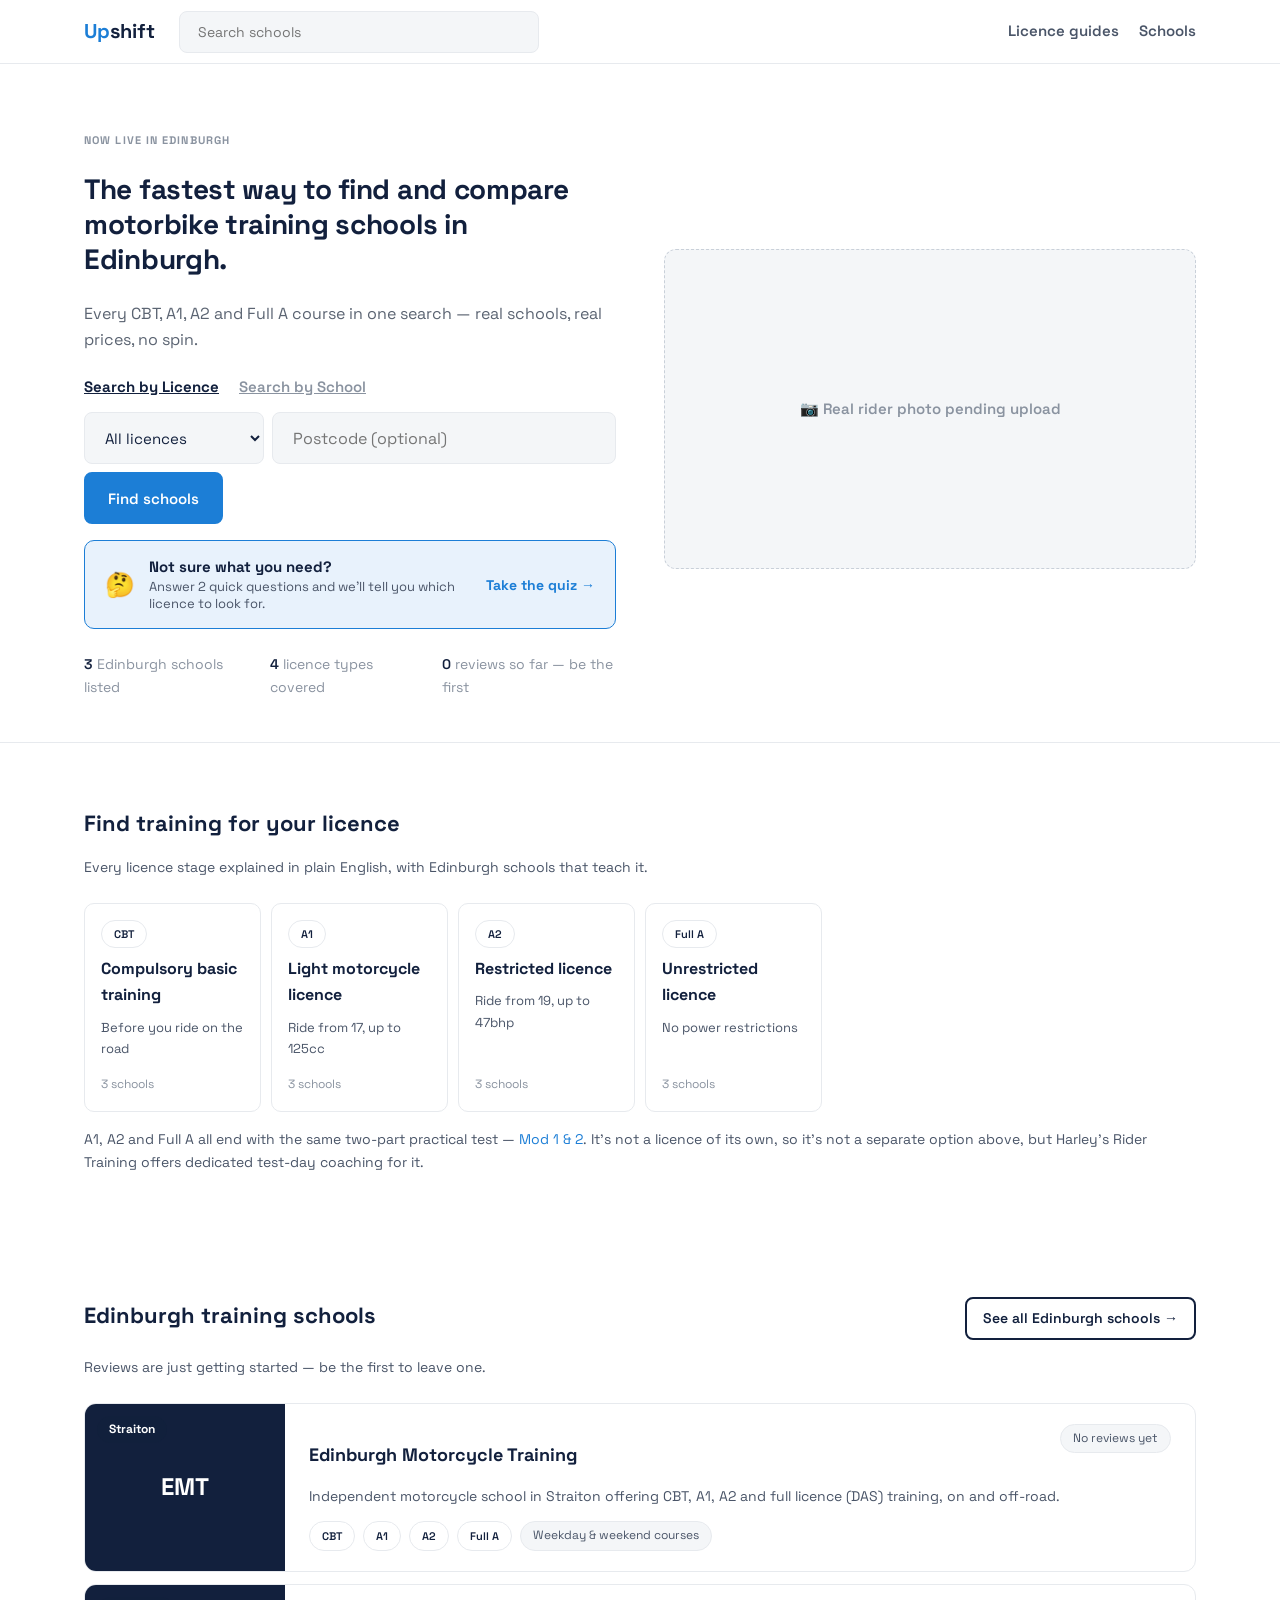
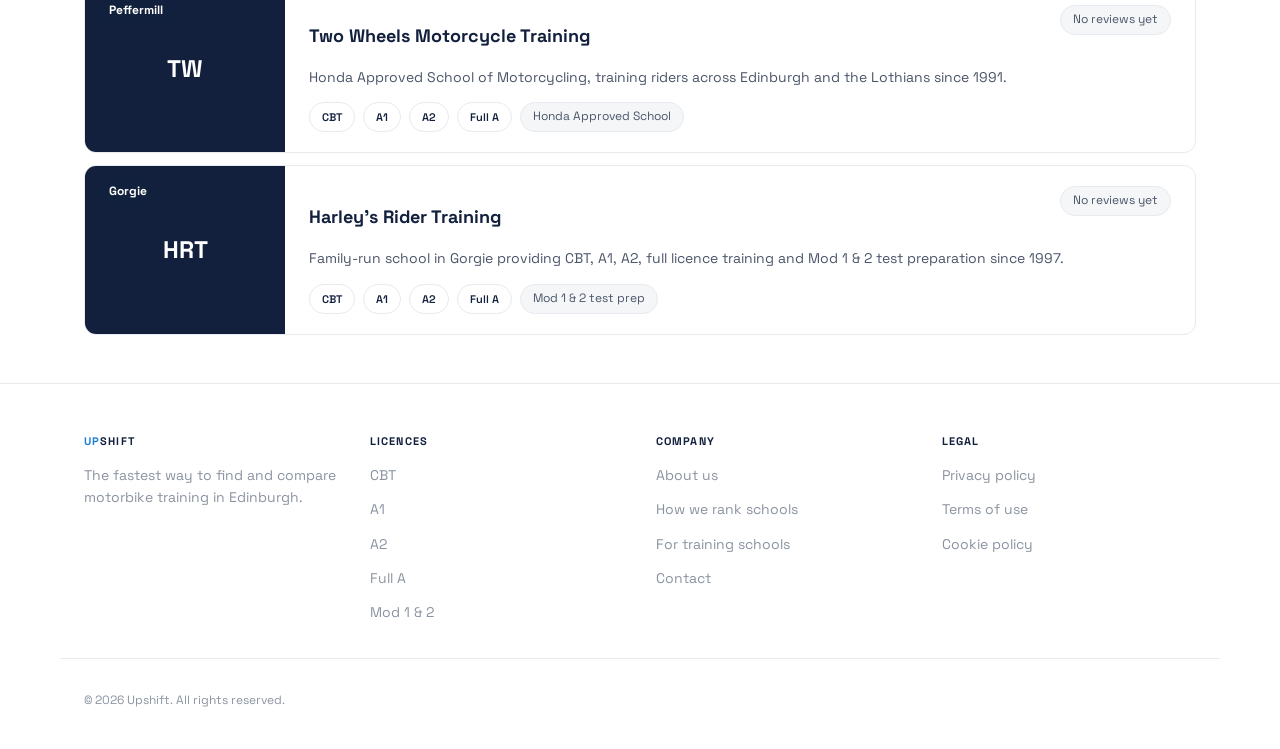
==== index.html @ d7503028 "Restructure hero into two-column layout for a photo slot Splits the hero into a content/media grid s" ====
<!DOCTYPE html>
<html lang="en">
<head>
<meta charset="UTF-8">
<meta name="viewport" content="width=device-width, initial-scale=1">
<title>Upshift — Find your motorbike training in Edinburgh</title>
<meta name="description" content="The fastest way to find and compare motorbike training schools in Edinburgh. Every CBT, A1, A2 and Full A course, real schools, real prices, no spin.">
<link rel="icon" href="favicon.svg" type="image/svg+xml">
<link rel="canonical" href="https://getonbikes.vercel.app/">
<meta property="og:type" content="website">
<meta property="og:site_name" content="Upshift">
<meta property="og:title" content="Upshift — Find your motorbike training in Edinburgh">
<meta property="og:description" content="The fastest way to find and compare motorbike training schools in Edinburgh. Every CBT, A1, A2 and Full A course, real schools, real prices, no spin.">
<meta property="og:url" content="https://getonbikes.vercel.app/">
<meta property="og:image" content="https://getonbikes.vercel.app/og-image.png">
<meta name="twitter:card" content="summary_large_image">
<meta name="twitter:title" content="Upshift — Find your motorbike training in Edinburgh">
<meta name="twitter:description" content="The fastest way to find and compare motorbike training schools in Edinburgh. Every CBT, A1, A2 and Full A course, real schools, real prices, no spin.">
<meta name="twitter:image" content="https://getonbikes.vercel.app/og-image.png">
<link rel="stylesheet" href="css/style.css">
<style>
  .search-tabs { display: flex; gap: 20px; margin-bottom: 16px; }
  .search-tab {
    padding: 0;
    border: none;
    background: none;
    color: var(--text-3);
    font-weight: 600;
    font-size: 0.9375rem;
    font-family: inherit;
    text-decoration: underline;
    cursor: pointer;
  }
  .search-tab--active { color: var(--text); font-weight: 700; }
  .search-panel[hidden] { display: none; }
  .search-row { display: flex; align-items: center; gap: 8px; flex-wrap: wrap; }
  .search-row__licence { min-width: 180px; }
  .search-row__licence select {
    width: 100%;
    height: 100%;
    border: none;
    background: transparent;
    padding: 0 16px;
    font-size: 0.9375rem;
    font-family: inherit;
    color: var(--text);
    outline: none;
  }
  .search-row__postcode { flex: 1; min-width: 200px; margin: 0; }
  .search-row__submit { flex-shrink: 0; height: 52px; }
  .field-error { color: var(--text-2); font-size: 0.8125rem; margin-top: 8px; }
  .search-wrap { position: relative; }
  .search-results {
    position: absolute;
    top: calc(100% + 8px);
    left: 0;
    right: 0;
    background: var(--white);
    border: 1px solid var(--border);
    border-radius: var(--radius-lg);
    box-shadow: var(--shadow-hover);
    overflow: hidden;
    z-index: 50;
  }
  .search-result {
    display: flex;
    align-items: center;
    justify-content: space-between;
    gap: 12px;
    padding: 12px 18px;
    border-bottom: 1px solid var(--border);
  }
  .search-result:last-child { border-bottom: none; }
  .search-result:hover { background: var(--off); }
  .search-result__name { margin: 0; font-weight: 700; font-size: 0.9375rem; color: var(--text); }
  .search-result__meta { margin: 2px 0 0; font-size: 0.8125rem; color: var(--text-3); }
  .search-empty { padding: 16px 18px; font-size: 0.875rem; color: var(--text-3); }

  .quiz-callout {
    display: flex;
    align-items: center;
    gap: 14px;
    width: 100%;
    margin-top: 16px;
    padding: 16px 20px;
    border: 1px solid var(--orange);
    border-radius: var(--radius-lg);
    background: var(--orange-light);
    font-family: inherit;
    text-align: left;
    cursor: pointer;
    transition: border-color 0.15s ease, background-color 0.15s ease;
  }
  .quiz-callout:hover { background: #DCEBFA; }
  .quiz-callout__icon { font-size: 1.5rem; line-height: 1; flex-shrink: 0; }
  .quiz-callout__text { flex: 1; min-width: 0; }
  .quiz-callout__title { display: block; font-weight: 700; font-size: 0.9375rem; color: var(--text); }
  .quiz-callout__desc { display: block; font-weight: 400; font-size: 0.8125rem; color: var(--text-2); margin-top: 2px; }
  .quiz-callout__cta { flex-shrink: 0; font-weight: 700; font-size: 0.875rem; color: var(--orange); white-space: nowrap; }
  .licence-quiz { margin-top: 16px; text-align: left; }
  .licence-quiz[hidden] { display: none; }
  .quiz-fieldset { border: 0; padding: 0; margin: 0 0 20px; }
  .quiz-fieldset[hidden] { display: none; }
  .quiz-fieldset legend { font-weight: 700; font-size: 0.9375rem; margin: 0 0 10px; padding: 0; }
  .quiz-options { display: flex; flex-wrap: wrap; gap: 8px; }
  .quiz-option {
    display: inline-flex;
    align-items: center;
    gap: 6px;
    border: 1px solid var(--border);
    padding: 8px 14px;
    font-size: 0.875rem;
    cursor: pointer;
  }
  .quiz-option input { accent-color: var(--text); }
  .quiz-option:has(input:checked) { background: var(--text); color: var(--white); border-color: var(--text); }
  .quiz-option:has(input:checked) input { accent-color: var(--white); }
  .quiz-option:has(input:focus-visible) { outline: 2px solid var(--text); outline-offset: 2px; }
  .quiz-result { margin-top: 20px; padding-top: 20px; border-top: 1px solid var(--border); }
  .quiz-result[hidden] { display: none; }
  .quiz-result__headline { font-weight: 700; font-size: 1rem; margin: 0 0 8px; }
</style>
</head>
<body>
<a href="#main-content" class="skip-link">Skip to main content</a>

<header class="navbar">
  <div class="container navbar__inner">
    <a href="index.html" class="navbar__logo"><span class="accent">Up</span>shift</a>

    <input type="checkbox" id="nav-search-toggle" class="navbar__toggle-checkbox" hidden>
    <input type="checkbox" id="nav-menu-toggle" class="navbar__toggle-checkbox" hidden>

    <div class="navbar-search navbar__search">
      <input type="text" class="navbar-search__input" id="nav-search-input" placeholder="Search schools" aria-label="Search schools">
    </div>

    <nav class="navbar__links">
      <a href="pages/licence-guide.html">Licence guides</a>
      <a href="schools.html">Schools</a>
    </nav>

    <div class="navbar__mobile-icons">
      <label for="nav-search-toggle" class="navbar__icon-btn" aria-label="Search"><svg width="18" height="18" viewBox="0 0 20 20" fill="none" stroke="currentColor" stroke-width="2" stroke-linecap="round"><circle cx="9" cy="9" r="6"></circle><line x1="14" y1="14" x2="18" y2="18"></line></svg></label>
      <label for="nav-menu-toggle" class="navbar__icon-btn" aria-label="Menu"><svg width="18" height="18" viewBox="0 0 20 20" fill="none" stroke="currentColor" stroke-width="2" stroke-linecap="round"><line x1="2" y1="5" x2="18" y2="5"></line><line x1="2" y1="10" x2="18" y2="10"></line><line x1="2" y1="15" x2="18" y2="15"></line></svg></label>
    </div>
  </div>
</header>

<main id="main-content">

<section class="hero">
  <div class="container hero__grid">
    <div class="hero__content">
    <p class="hero__eyebrow text-label">Now live in Edinburgh</p>
    <h1>The fastest way to find and compare motorbike training schools in Edinburgh.</h1>
    <p class="hero__subtitle">Every CBT, A1, A2 and Full A course in one search — real schools, real prices, no spin.</p>

    <div class="search-tabs" role="tablist">
      <button type="button" class="search-tab search-tab--active" id="tab-licence" data-tab="licence" role="tab" aria-selected="true">Search by Licence</button>
      <button type="button" class="search-tab" id="tab-school" data-tab="school" role="tab" aria-selected="false">Search by School</button>
    </div>

    <form class="search-panel" data-panel="licence" id="licence-form" autocomplete="off">
      <div class="search-row">
        <div class="hero-search search-row__licence">
          <select id="licence-select" aria-label="Choose a licence">
            <option value="">All licences</option>
            <option value="cbt">CBT</option>
            <option value="a1">A1</option>
            <option value="a2">A2</option>
            <option value="full-a">Full A</option>
          </select>
        </div>
        <div class="hero-search search-row__postcode">
          <label for="postcode-input" class="sr-only">Postcode</label>
          <input type="text" class="hero-search__input" id="postcode-input" placeholder="Postcode (optional)">
        </div>
        <button type="submit" class="btn btn--primary search-row__submit">Find schools</button>
      </div>
      <p class="field-error" id="postcode-error" hidden></p>
    </form>

    <div class="search-panel" data-panel="licence" id="quiz-wrap">
      <button type="button" class="quiz-callout" id="quiz-toggle" aria-expanded="false" aria-controls="licence-quiz">
        <span class="quiz-callout__icon" aria-hidden="true">🤔</span>
        <span class="quiz-callout__text">
          <span class="quiz-callout__title">Not sure what you need?</span>
          <span class="quiz-callout__desc">Answer 2 quick questions and we'll tell you which licence to look for.</span>
        </span>
        <span class="quiz-callout__cta" id="quiz-toggle-cta">Take the quiz →</span>
      </button>

      <div class="licence-quiz content-card" id="licence-quiz" hidden>
        <fieldset class="quiz-fieldset">
          <legend>How old are you?</legend>
          <div class="quiz-options">
            <label class="quiz-option"><input type="radio" name="quiz-age" value="under17"> Under 17</label>
            <label class="quiz-option"><input type="radio" name="quiz-age" value="17-18"> 17–18</label>
            <label class="quiz-option"><input type="radio" name="quiz-age" value="19-23"> 19–23</label>
            <label class="quiz-option"><input type="radio" name="quiz-age" value="24plus"> 24+</label>
          </div>
        </fieldset>

        <fieldset class="quiz-fieldset">
          <legend>Do you already hold any of these?</legend>
          <div class="quiz-options">
            <label class="quiz-option"><input type="radio" name="quiz-held" value="none"> None of these</label>
            <label class="quiz-option"><input type="radio" name="quiz-held" value="cbt"> CBT certificate</label>
            <label class="quiz-option"><input type="radio" name="quiz-held" value="a1"> A1 licence</label>
            <label class="quiz-option"><input type="radio" name="quiz-held" value="a2"> A2 licence</label>
          </div>
        </fieldset>

        <fieldset class="quiz-fieldset" id="quiz-pref-fieldset" hidden>
          <legend>What are you hoping to ride?</legend>
          <div class="quiz-options">
            <label class="quiz-option"><input type="radio" name="quiz-pref" value="small"> A smaller bike (125cc) is fine for now</label>
            <label class="quiz-option"><input type="radio" name="quiz-pref" value="bigger"> I want something with more power</label>
          </div>
        </fieldset>

        <button type="button" class="btn btn--primary btn--sm" id="quiz-submit">Get my recommendation</button>
        <p class="field-error" id="quiz-error" hidden>Answer the question(s) above to get a recommendation.</p>

        <div class="quiz-result" id="quiz-result" hidden>
          <p class="quiz-result__headline" id="quiz-result-headline"></p>
          <p class="text-body-sm" id="quiz-result-text" style="color:var(--text-2)"></p>
          <button type="button" class="btn btn--outline btn--sm" id="quiz-see-schools" hidden style="margin-top:12px;">See matching schools</button>
        </div>

        <p class="text-fine" style="color:var(--text-3); margin-top:16px;">Rules current as of July 2026 — always confirm with <a href="https://www.gov.uk/ride-motorcycle-moped/bike-categories-ages-and-licence-requirements" style="color:var(--orange); text-decoration:underline;" target="_blank" rel="noopener">gov.uk</a> before booking.</p>
      </div>
    </div>

    <div class="search-panel search-wrap" data-panel="school" id="school-panel" hidden>
      <form class="hero-search" id="school-form" autocomplete="off">
        <label for="school-search-input" class="sr-only">School name</label>
        <input type="text" class="hero-search__input" id="school-search-input" placeholder="Search by school name">
      </form>
      <div class="search-results" id="search-results" hidden></div>
    </div>

    <div class="hero__stats text-body-sm" style="color:var(--text-3)">
      <span><span class="text-semibold" style="color:var(--text)" id="stat-schools">3</span> Edinburgh schools listed</span>
      <span><span class="text-semibold" style="color:var(--text)" id="stat-licences">4</span> licence types covered</span>
      <span><span class="text-semibold" style="color:var(--text)">0</span> reviews so far — be the first</span>
    </div>
    </div>

    <div class="hero__media">
      <!-- Placeholder until the real rider photo is uploaded as a file
           (it arrived as an inline chat image, not a file this session
           could save) — swap for <img class="hero__image" src="assets/images/hero-rider.jpg" alt="..."> once it lands. -->
      <div class="hero__media-placeholder">📷 Real rider photo pending upload</div>
    </div>
  </div>
</section>

<section style="padding: 48px 0;">
  <div class="container">
    <h2>Find training for your licence</h2>
    <p class="text-body-sm" style="color:var(--text-2); margin: 8px 0 24px;">Every licence stage explained in plain English, with Edinburgh schools that teach it.</p>

    <div class="licence-grid">
      <a href="pages/licence-guide.html#cbt" class="licence-card">
        <span class="licence-badge licence-badge--cbt licence-card__badge">CBT</span>
        <p class="licence-card__title">Compulsory basic training</p>
        <p class="licence-card__desc">Before you ride on the road</p>
        <p class="licence-card__count" id="count-cbt">3 schools</p>
      </a>
      <a href="pages/licence-guide.html#a1" class="licence-card">
        <span class="licence-badge licence-badge--a1 licence-card__badge">A1</span>
        <p class="licence-card__title">Light motorcycle licence</p>
        <p class="licence-card__desc">Ride from 17, up to 125cc</p>
        <p class="licence-card__count" id="count-a1">2 schools</p>
      </a>
      <a href="pages/licence-guide.html#a2" class="licence-card">
        <span class="licence-badge licence-badge--a2 licence-card__badge">A2</span>
        <p class="licence-card__title">Restricted licence</p>
        <p class="licence-card__desc">Ride from 19, up to 47bhp</p>
        <p class="licence-card__count" id="count-a2">2 schools</p>
      </a>
      <a href="pages/licence-guide.html#full-a" class="licence-card">
        <span class="licence-badge licence-badge--full-a licence-card__badge">Full A</span>
        <p class="licence-card__title">Unrestricted licence</p>
        <p class="licence-card__desc">No power restrictions</p>
        <p class="licence-card__count" id="count-full-a">3 schools</p>
      </a>
    </div>
    <p class="text-body-sm" style="color:var(--text-2); margin-top:16px;">A1, A2 and Full A all end with the same two-part practical test — <a href="pages/licence-guide.html#mod-1-2" style="color:var(--orange)">Mod 1 &amp; 2</a>. It's not a licence of its own, so it's not a separate option above, but Harley's Rider Training offers dedicated test-day coaching for it.</p>
  </div>
</section>


<section id="top-schools" style="padding: 48px 0;">
  <div class="container">
    <div style="display:flex; align-items:baseline; justify-content:space-between; flex-wrap:wrap; gap:8px;">
      <h2>Edinburgh training schools</h2>
      <a href="schools.html" class="btn btn--outline btn--sm">See all Edinburgh schools →</a>
    </div>
    <p class="text-body-sm" style="color:var(--text-2); margin: 8px 0 24px;">Reviews are just getting started — be the first to leave one.</p>

    <div class="listing-list" id="listings"></div>
  </div>
</section>

</main>
<footer class="footer">
  <div class="container footer__grid">
    <div>
      <p class="text-label" style="color:var(--text); margin: 0 0 12px;"><span class="accent">Up</span>shift</p>
      <p class="text-body-sm">The fastest way to find and compare motorbike training in Edinburgh.</p>
    </div>
    <div>
      <p class="text-label" style="color:var(--text); margin: 0 0 12px;">Licences</p>
      <ul style="display:flex; flex-direction:column; gap:8px;">
        <li><a href="pages/licence-guide.html#cbt" class="text-body-sm">CBT</a></li>
        <li><a href="pages/licence-guide.html#a1" class="text-body-sm">A1</a></li>
        <li><a href="pages/licence-guide.html#a2" class="text-body-sm">A2</a></li>
        <li><a href="pages/licence-guide.html#full-a" class="text-body-sm">Full A</a></li>
        <li><a href="pages/licence-guide.html#mod-1-2" class="text-body-sm">Mod 1 &amp; 2</a></li>
      </ul>
    </div>
    <div>
      <p class="text-label" style="color:var(--text); margin: 0 0 12px;">Company</p>
      <ul style="display:flex; flex-direction:column; gap:8px;">
        <li><a href="pages/about-us.html" class="text-body-sm">About us</a></li>
        <li><a href="pages/how-we-rank-schools.html" class="text-body-sm">How we rank schools</a></li>
        <li><a href="pages/list-your-school.html" class="text-body-sm">For training schools</a></li>
        <li><a href="pages/contact-us.html" class="text-body-sm">Contact</a></li>
      </ul>
    </div>
    <div>
      <p class="text-label" style="color:var(--text); margin: 0 0 12px;">Legal</p>
      <ul style="display:flex; flex-direction:column; gap:8px;">
        <li><a href="pages/privacy-policy.html" class="text-body-sm">Privacy policy</a></li>
        <li><a href="pages/terms-of-use.html" class="text-body-sm">Terms of use</a></li>
        <li><a href="pages/cookie-policy.html" class="text-body-sm">Cookie policy</a></li>
      </ul>
    </div>
  </div>
  <div class="container" style="border-top: 1px solid var(--border); margin-top: 32px; padding-top: 20px;">
    <p class="text-fine">© 2026 Upshift. All rights reserved.</p>
  </div>
</footer>

<script src="js/schools-data.js"></script>
<script src="js/schools.js"></script>
<script>
(function () {
  var navInput = document.getElementById('nav-search-input');

  var tabs = Array.prototype.slice.call(document.querySelectorAll('.search-tab'));
  var panels = Array.prototype.slice.call(document.querySelectorAll('.search-panel'));

  var licenceForm = document.getElementById('licence-form');
  var licenceSelect = document.getElementById('licence-select');
  var postcodeInput = document.getElementById('postcode-input');
  var postcodeError = document.getElementById('postcode-error');

  var schoolForm = document.getElementById('school-form');
  var schoolInput = document.getElementById('school-search-input');
  var searchResults = document.getElementById('search-results');
  var searchWrap = document.querySelector('.search-wrap');

  var EDINBURGH_SCHOOLS = SCHOOLS.filter(function (s) { return s.city === 'edinburgh'; });

  // -- Homepage teaser: generic, non-interactive — the real search/filter
  // experience lives on schools.html. Hero stats and per-licence counts
  // are computed here too, so they can't go stale the way hand-typed
  // numbers did.
  Schools.renderTeaser(document.getElementById('listings'), EDINBURGH_SCHOOLS);

  document.getElementById('stat-schools').textContent = EDINBURGH_SCHOOLS.length;
  var allLicences = {};
  EDINBURGH_SCHOOLS.forEach(function (s) { s.licences.forEach(function (l) { allLicences[l] = true; }); });
  document.getElementById('stat-licences').textContent = Object.keys(allLicences).length;
  ['cbt', 'a1', 'a2', 'full-a'].forEach(function (l) {
    var count = EDINBURGH_SCHOOLS.filter(function (s) { return s.licences.indexOf(l) !== -1; }).length;
    var el = document.getElementById('count-' + l);
    if (el) el.textContent = count + (count === 1 ? ' school' : ' schools');
  });

  function renderSchoolDropdown(query) {
    var q = Schools.norm(query);
    if (!q) {
      searchResults.hidden = true;
      searchResults.innerHTML = '';
      return;
    }

    var matches = EDINBURGH_SCHOOLS.filter(function (school) {
      return Schools.norm(school.name).indexOf(q) !== -1 || Schools.norm(school.area).indexOf(q) !== -1;
    });

    if (matches.length === 0) {
      searchResults.innerHTML = '<div class="search-empty">No schools match "' + query + '".</div>';
    } else {
      searchResults.innerHTML = matches.map(function (school) {
        var badges = school.licences.map(function (l) { return Schools.LICENCE_LABELS[l]; }).join(' · ');
        var meta = school.area + ' · ' + badges;
        var price = Schools.priceLabel(school);
        if (price) meta = price + ' · ' + meta;
        return '<a class="search-result" href="' + school.href + '">' +
          '<div>' +
            '<p class="search-result__name">' + school.name + '</p>' +
            '<p class="search-result__meta">' + meta + '</p>' +
          '</div>' +
          '<span>→</span>' +
        '</a>';
      }).join('');
    }
    searchResults.hidden = false;
  }

  // -- Tabs --------------------------------------------------------------
  tabs.forEach(function (tab) {
    tab.addEventListener('click', function () {
      tabs.forEach(function (t) {
        t.classList.remove('search-tab--active');
        t.setAttribute('aria-selected', 'false');
      });
      tab.classList.add('search-tab--active');
      tab.setAttribute('aria-selected', 'true');
      panels.forEach(function (p) { p.hidden = p.dataset.panel !== tab.dataset.tab; });
      searchResults.hidden = true;
    });
  });

  // -- "Search by Licence" panel: hands off to schools.html, which owns
  // the actual filtering/results — the homepage only does the fast,
  // synchronous postcode-format check before navigating. -------------------
  licenceForm.addEventListener('submit', function (e) {
    e.preventDefault();
    postcodeError.hidden = true;
    var postcode = postcodeInput.value.trim();

    if (postcode && !Schools.isPostcodeLike(postcode)) {
      postcodeError.textContent = '"' + postcode + '" doesn\'t look like a valid UK postcode. Try a full postcode (EH11 3XX) or area code (EH11).';
      postcodeError.hidden = false;
      return;
    }

    location.href = 'schools.html?' + Schools.toQueryString({
      city: 'edinburgh',
      licence: licenceSelect.value,
      postcode: postcode
    });
  });

  // -- "Search by School" panel: live dropdown for a quick jump straight
  // to a profile; submitting without picking one hands off to
  // schools.html for the full result set. ---------------------------------
  schoolInput.addEventListener('input', function () {
    renderSchoolDropdown(schoolInput.value);
  });

  schoolInput.addEventListener('focus', function () {
    if (schoolInput.value.trim()) renderSchoolDropdown(schoolInput.value);
  });

  document.addEventListener('click', function (e) {
    if (!searchWrap.contains(e.target)) {
      searchResults.hidden = true;
    }
  });

  schoolInput.addEventListener('keydown', function (e) {
    if (e.key === 'Escape') searchResults.hidden = true;
  });

  schoolForm.addEventListener('submit', function (e) {
    e.preventDefault();
    location.href = 'schools.html?' + Schools.toQueryString({ city: 'edinburgh', q: schoolInput.value.trim() });
  });

  // Top-nav quick search: hand off to schools.html.
  if (navInput) {
    navInput.addEventListener('keydown', function (e) {
      if (e.key === 'Enter') {
        e.preventDefault();
        location.href = 'schools.html?' + Schools.toQueryString({ q: navInput.value.trim() });
      }
    });
  }

  // -- "Not sure what you need?" licence quiz -----------------------------
  // Recommends a licence category from age + what's already held, per
  // current DVSA rules (CBT prerequisite; A1 17+ up to 125cc/11kW; A2 19+
  // up to 35kW; Full A direct access 24+, or progressive access from A2
  // after a 2-year hold once 21+). Ambiguous case (19-23, nothing held
  // beyond CBT) asks one follow-up question rather than guessing.
  var quizToggle = document.getElementById('quiz-toggle');
  var quizPanel = document.getElementById('licence-quiz');
  var quizPrefFieldset = document.getElementById('quiz-pref-fieldset');
  var quizSubmit = document.getElementById('quiz-submit');
  var quizError = document.getElementById('quiz-error');
  var quizResult = document.getElementById('quiz-result');
  var quizResultHeadline = document.getElementById('quiz-result-headline');
  var quizResultText = document.getElementById('quiz-result-text');
  var quizSeeSchools = document.getElementById('quiz-see-schools');

  function quizChecked(name) {
    var el = quizPanel.querySelector('input[name="' + name + '"]:checked');
    return el ? el.value : '';
  }

  function needsPreference(age, held) {
    return age === '19-23' && (held === 'none' || held === 'cbt');
  }

  var quizToggleCta = document.getElementById('quiz-toggle-cta');
  quizToggle.addEventListener('click', function () {
    var show = quizPanel.hidden;
    quizPanel.hidden = !show;
    quizToggle.setAttribute('aria-expanded', String(show));
    quizToggleCta.textContent = show ? 'Hide the quiz ↑' : 'Take the quiz →';
  });

  quizPanel.addEventListener('change', function () {
    quizPrefFieldset.hidden = !needsPreference(quizChecked('quiz-age'), quizChecked('quiz-held'));
  });

  function recommendLicence(age, held, pref) {
    if (age === 'under17') {
      return {
        licence: null,
        headline: 'Not quite yet',
        text: 'You need to be at least 17 to start CBT and ride a 125cc motorcycle (16 gets you a moped/AM licence, which our schools don’t currently cover). Check back once you turn 17.'
      };
    }

    if (held === 'a2') {
      return {
        licence: 'full-a',
        headline: 'You can work towards: Full A',
        text: 'With A2 already, you can move up to a full, unrestricted licence by retaking Mod 1 & 2 (no fresh theory test) once you’ve held A2 for 2 years and you’re 21 or over — or go the direct-access route once you turn 24.'
      };
    }

    if (held === 'a1') {
      if (age === '17-18') {
        return {
          licence: 'a1',
          headline: 'You’re set on: A1',
          text: 'You already hold A1 — you can keep riding on it. From 19 you’ll be eligible for A2, and from 21 (after 2 years on A2) a full licence.'
        };
      }
      return {
        licence: 'a2',
        headline: 'You can progress to: A2',
        text: 'With A1 already and being 19+, you’re eligible to move up to A2 for a more powerful bike (up to 35kW/47bhp).'
      };
    }

    var needsCbt = held === 'none';
    var cbtNote = needsCbt
      ? 'You’ll need CBT first — a mandatory day of training before any of these, valid for 2 years. '
      : '';
    var headlinePrefix = needsCbt ? 'CBT, then ' : '';

    if (age === '17-18') {
      return {
        licence: 'a1',
        headline: 'You need: ' + headlinePrefix + 'A1',
        text: cbtNote + 'At 17–18, A1 is your only option (A2 needs 19+, Full A needs 24+ direct access) — a bike up to 125cc.'
      };
    }

    if (age === '19-23') {
      if (pref === 'small') {
        return {
          licence: 'a1',
          headline: 'You need: ' + headlinePrefix + 'A1',
          text: cbtNote + 'A 125cc bike (up to 11kW) is fine for now — A1 is the licence for that.'
        };
      }
      if (pref === 'bigger') {
        return {
          licence: 'a2',
          headline: 'You need: ' + headlinePrefix + 'A2',
          text: cbtNote + 'A2 lets you ride something more powerful (up to 35kW/47bhp) — and holding it 2 years gets you to a full licence at 21+ without a fresh theory test.'
        };
      }
      return null; // ambiguous — needs the follow-up question
    }

    return {
      licence: 'full-a',
      headline: 'You need: ' + headlinePrefix + 'Full A (Direct Access)',
      text: cbtNote + 'At 24+ you can go straight for a full, unrestricted licence — no need to pass through A1 or A2 first.'
    };
  }

  quizSubmit.addEventListener('click', function () {
    var age = quizChecked('quiz-age');
    var held = quizChecked('quiz-held');
    var pref = quizChecked('quiz-pref');

    if (!age || !held || (needsPreference(age, held) && !pref)) {
      quizError.hidden = false;
      quizResult.hidden = true;
      return;
    }

    var rec = recommendLicence(age, held, pref);
    quizError.hidden = true;

    quizResultHeadline.textContent = rec.headline;
    quizResultText.textContent = rec.text;
    quizResult.dataset.licence = rec.licence || '';
    quizSeeSchools.hidden = !rec.licence;
    quizResult.hidden = false;
  });

  quizSeeSchools.addEventListener('click', function () {
    var licence = quizResult.dataset.licence;
    if (!licence) return;
    location.href = 'schools.html?' + Schools.toQueryString({ city: 'edinburgh', licence: licence });
  });
})();
</script>

</body>
</html>
---- css/style.css ----
/* ==========================================================================
   Upshift — Design System (v2: "Carwow-style")
   Single shared stylesheet. All tokens as CSS custom properties.
   See /design.md for the full spec this file implements.

   Token NAMES are kept as-is from the v1 monochrome pass (--orange,
   --text, --border, --off, --navy etc.) even though this palette maps to
   a different semantic system (accent/ink/line/surface-alt) — every page
   already references these names via var(), so changing values here
   re-skins the whole site with zero HTML changes. Renaming would mean
   touching every inline style="color:var(--orange)" for no visual gain.
   ========================================================================== */

/* --------------------------------------------------------------------------
   Tokens
   -------------------------------------------------------------------------- */
:root {
  /* Colour — single accent (light blue), ink greys, line/surface neutrals */
  --orange: #1C7ED6;        /* = "accent" in design.md */
  --orange-dark: #135A9E;   /* = "accent-hover" */
  --orange-light: #E8F2FC;
  --green: #1C7ED6;         /* ratings/positive indicators reuse the single accent — no separate success colour */
  --green-light: #E8F2FC;
  --text: #12203D;          /* = "ink" */
  --text-2: #4A5568;        /* = "ink-soft" */
  --text-3: #8A93A0;        /* = "ink-mute" (meta text, placeholders) */
  --text-4: #5B6472;        /* = "ink-faint" (subtitles, descriptions) — extra tier vs v1, only text-2/text-3 existed before */
  --white: #FFFFFF;
  --off: #F4F6F8;           /* = "surface-alt" */
  --border: #E7EAEE;        /* = "line" */
  --border-hover: #C9D0D9;
  --navy: #FFFFFF;          /* footer background — light footer in this system, not dark */

  /* Licence badges: plain outlined boxes, no colour-per-licence coding (unchanged principle from v1) */
  --licence-cbt-bg: #FFFFFF;
  --licence-cbt-text: #12203D;
  --licence-a1-bg: #FFFFFF;
  --licence-a1-text: #12203D;
  --licence-a2-bg: #FFFFFF;
  --licence-a2-text: #12203D;
  --licence-fulla-bg: #FFFFFF;
  --licence-fulla-text: #12203D;
  --licence-mod-bg: #FFFFFF;
  --licence-mod-text: #12203D;

  /* Radius — rounded rectangles, not square, not fully pill for buttons/search */
  --radius-sm: 6px;
  --radius-md: 8px;
  --radius-lg: 10px;
  --radius-xl: 12px;
  --radius-pill: 999px;   /* true pill — small chips/tag badges only */
  --radius-btn: 8px;      /* buttons + search bar — "rounded rectangle," not pill, per design.md */

  /* Spacing scale */
  --space-1: 4px;
  --space-2: 8px;
  --space-3: 12px;
  --space-4: 16px;
  --space-5: 20px;
  --space-6: 24px;
  --space-7: 28px;
  --space-8: 32px;
  --space-9: 40px;
  --space-10: 48px;
  --space-11: 56px;
  --space-12: 64px;

  /* Shadows — flat, no elevation (unchanged: borders do all the separation work) */
  --shadow-sm: none;
  --shadow-md: none;
  --shadow-hover: none;

  /* Typography */
  --font-stack: 'Space Grotesk', -apple-system, BlinkMacSystemFont, 'Segoe UI', Helvetica, Arial, sans-serif;
}

/* Space Grotesk, self-hosted (not linked to Google's CDN — avoids a
   third-party request that would sit oddly next to the Cookie Policy's
   "no third-party trackers" claim). One variable-font file covers the
   whole 400–700 weight range used sitewide; Space Grotesk doesn't ship
   an 800 cut, so anywhere the design calls for 800 (step numerals,
   licence-guide codes) uses 700, the heaviest available weight, instead. */
@font-face {
  font-family: 'Space Grotesk';
  src: url('../assets/fonts/space-grotesk-latin.woff2') format('woff2');
  font-weight: 400 700;
  font-style: normal;
  font-display: swap;
}

/* --------------------------------------------------------------------------
   Reset & base
   -------------------------------------------------------------------------- */
*,
*::before,
*::after {
  box-sizing: border-box;
}

html,
body {
  margin: 0;
  padding: 0;
}

body {
  font-family: var(--font-stack);
  font-weight: 400;
  color: var(--text);
  background: var(--white);
  line-height: 1.65;
  -webkit-font-smoothing: antialiased;
}

img {
  max-width: 100%;
  display: block;
}

a {
  color: inherit;
  text-decoration: none;
}

/* v1 forced an always-on underline here because the monochrome pass had
   no colour to distinguish links with. Now that --orange is a real
   accent colour, colour alone is a legitimate, standard differentiator
   (this was the exact "revisit" flagged when that rule was written) —
   underline moves to hover only, as a secondary non-colour signal. */
a[style*="var(--orange)"]:hover {
  text-decoration: underline;
}

.accent {
  color: var(--orange);
}

.sr-only {
  position: absolute;
  width: 1px;
  height: 1px;
  padding: 0;
  margin: -1px;
  overflow: hidden;
  clip: rect(0, 0, 0, 0);
  white-space: nowrap;
  border: 0;
}

.skip-link {
  position: absolute;
  top: -48px;
  left: 8px;
  z-index: 1000;
  background: var(--text);
  color: var(--white);
  padding: 10px 18px;
  font-weight: 700;
  font-size: 0.9375rem;
  transition: top 0.15s ease;
}

.skip-link:focus {
  top: 8px;
  outline: 2px solid var(--white);
  outline-offset: 2px;
}

ul,
ol {
  list-style: none;
  margin: 0;
  padding: 0;
}

button {
  font-family: inherit;
  cursor: pointer;
}

/* --------------------------------------------------------------------------
   Typography scale
   -------------------------------------------------------------------------- */
.text-display {
  font-size: 2.25rem;
  font-weight: 800;
  letter-spacing: -0.5px;
  line-height: 1.2;
}

h1,
.text-h1 {
  font-size: 1.75rem;
  font-weight: 800;
  letter-spacing: -0.3px;
  line-height: 1.25;
}

h2,
.text-h2 {
  font-size: 1.375rem;
  font-weight: 700;
  line-height: 1.3;
}

h3,
.text-h3 {
  font-size: 1.125rem;
  font-weight: 700;
  line-height: 1.4;
}

p,
.text-body {
  font-size: 1rem;
  font-weight: 400;
  line-height: 1.65;
}

.text-body-sm {
  font-size: 0.875rem;
  font-weight: 400;
  line-height: 1.6;
}

.text-label {
  font-size: 0.6875rem;
  font-weight: 700;
  letter-spacing: 0.1em;
  text-transform: uppercase;
}

.text-fine {
  font-size: 0.75rem;
  font-weight: 400;
  line-height: 1.5;
}

.text-semibold {
  font-weight: 600;
}

/* Rule: sentence case everywhere; uppercase reserved for labels/eyebrows;
   never bold (700+) for body copy. */

/* --------------------------------------------------------------------------
   Layout
   -------------------------------------------------------------------------- */
.container {
  max-width: 1160px;
  margin: 0 auto;
  padding: 0 24px;
}

.page-layout {
  display: grid;
  grid-template-columns: 1fr 280px;
  gap: 24px;
}

.listing-list {
  display: flex;
  flex-direction: column;
  gap: 12px;
  width: 100%;
}

.licence-grid {
  display: grid;
  grid-template-columns: repeat(auto-fill, minmax(155px, 1fr));
  gap: 10px;
}

.region-pills {
  display: flex;
  flex-wrap: wrap;
  gap: 8px;
}

.trust-band-grid {
  display: grid;
  grid-template-columns: repeat(4, 1fr);
}

.trust-band-grid > div {
  text-align: center;
}

/* --------------------------------------------------------------------------
   Rating bubble
   -------------------------------------------------------------------------- */
.rating-bubble {
  border-radius: 0;
  background: var(--green);
  color: #fff;
  font-weight: 700;
  display: inline-flex;
  align-items: center;
  justify-content: center;
  flex-shrink: 0;
}

.rating-bubble--sm {
  width: 34px;
  height: 34px;
  font-size: 0.875rem;
}

.rating-bubble--md {
  width: 44px;
  height: 44px;
  font-size: 1rem;
}

.rating-bubble--lg {
  width: 56px;
  height: 56px;
  font-size: 1.25rem;
}

/* --------------------------------------------------------------------------
   Buttons
   -------------------------------------------------------------------------- */
.btn {
  display: inline-flex;
  align-items: center;
  justify-content: center;
  border-radius: var(--radius-btn);
  font-weight: 600;
  border: 2px solid transparent;
  padding: 11px 22px;
  font-size: 0.9375rem;
  transition: background-color 0.15s ease, border-color 0.15s ease, color 0.15s ease;
}

.btn--sm {
  padding: 8px 16px;
  font-size: 0.875rem;
}

.btn--primary {
  background: var(--orange);
  color: #fff;
  border-color: var(--orange);
}

.btn--primary:hover {
  background: var(--orange-dark);
  border-color: var(--orange-dark);
}

.btn--green {
  background: var(--green);
  color: #fff;
  border-color: var(--green);
}

.btn--outline {
  background: transparent;
  color: var(--text);
  border-color: var(--text);
}

.btn--ghost {
  background: transparent;
  color: var(--text-2);
  border-color: var(--border);
}

/* --------------------------------------------------------------------------
   Listing card
   -------------------------------------------------------------------------- */
.listing-card {
  display: grid;
  grid-template-columns: 200px 1fr;
  border: 1px solid var(--border);
  border-radius: var(--radius-xl);
  background: var(--white);
  overflow: hidden;
  transition: box-shadow 0.15s ease, border-color 0.15s ease;
}

.listing-card:hover {
  background: var(--off);
}

.listing-card__image {
  position: relative;
  min-height: 160px;
  background: var(--text);
  display: flex;
  align-items: center;
  justify-content: center;
  color: #fff;
  font-weight: 800;
  font-size: 1.5rem;
}

.listing-card__rank {
  position: absolute;
  top: 12px;
  left: 12px;
  background: rgba(18, 32, 61, 0.7);
  color: #fff;
  border-radius: var(--radius-pill);
  padding: 4px 12px;
  font-size: 0.75rem;
  font-weight: 700;
}

.listing-card__badge {
  position: absolute;
  bottom: 12px;
  left: 12px;
  background: var(--green);
  color: #fff;
  border-radius: var(--radius-pill);
  padding: 4px 12px;
  font-size: 0.6875rem;
  font-weight: 700;
}

.listing-card__content {
  position: relative;
  padding: 20px 76px 20px 24px;
}

.listing-card__rating {
  position: absolute;
  top: 20px;
  right: 24px;
}

/* --------------------------------------------------------------------------
   Licence badges
   -------------------------------------------------------------------------- */
.licence-badge {
  display: inline-flex;
  align-items: center;
  border: 1px solid var(--border);
  border-radius: var(--radius-pill);
  font-size: 0.6875rem;
  font-weight: 600;
  padding: 4px 12px;
}

.licence-badge--cbt {
  background: var(--licence-cbt-bg);
  color: var(--licence-cbt-text);
}

.licence-badge--a1 {
  background: var(--licence-a1-bg);
  color: var(--licence-a1-text);
}

.licence-badge--a2 {
  background: var(--licence-a2-bg);
  color: var(--licence-a2-text);
}

.licence-badge--full-a {
  background: var(--licence-fulla-bg);
  color: var(--licence-fulla-text);
}

.licence-badge--mod {
  background: var(--licence-mod-bg);
  color: var(--licence-mod-text);
}

/* --------------------------------------------------------------------------
   Licence card (browse-by-licence grid tile)
   -------------------------------------------------------------------------- */
.licence-card {
  display: flex;
  flex-direction: column;
  gap: 8px;
  background: var(--white);
  border: 1px solid var(--border);
  border-radius: var(--radius-lg);
  padding: 16px;
  transition: box-shadow 0.15s ease, border-color 0.15s ease;
}

.licence-card:hover {
  background: var(--off);
}

.licence-card__badge {
  align-self: flex-start;
}

.licence-card__title {
  font-size: 1rem;
  font-weight: 700;
  margin: 0;
}

.licence-card__desc {
  font-size: 0.8125rem;
  color: var(--text-2);
  margin: 0;
}

.licence-card__count {
  font-size: 0.75rem;
  color: var(--text-3);
  margin: auto 0 0;
  padding-top: 8px;
}

/* --------------------------------------------------------------------------
   Tags (course/feature tags)
   -------------------------------------------------------------------------- */
.tag {
  display: inline-flex;
  align-items: center;
  background: var(--off);
  border: 1px solid var(--border);
  border-radius: var(--radius-pill);
  font-size: 0.75rem;
  color: var(--text-2);
  padding: 4px 12px;
}

/* --------------------------------------------------------------------------
   Region pill (clickable nav chip)
   -------------------------------------------------------------------------- */
.region-pill {
  display: inline-flex;
  align-items: center;
  background: var(--white);
  border: 1px solid var(--border);
  border-radius: var(--radius-pill);
  font-size: 0.875rem;
  font-weight: 600;
  color: var(--text-2);
  padding: 8px 18px;
  transition: border-color 0.15s ease, color 0.15s ease, background-color 0.15s ease;
}

.region-pill:hover {
  border-color: var(--border-hover);
  color: var(--text);
  background: var(--off);
}

/* --------------------------------------------------------------------------
   Search bars
   -------------------------------------------------------------------------- */
.hero-search {
  display: flex;
  align-items: center;
  border: 1px solid var(--border);
  border-radius: var(--radius-btn);
  height: 52px;
  background: var(--off);
  box-shadow: var(--shadow-md);
}

.hero-search__input {
  flex: 1;
  border: none;
  background: transparent;
  padding: 0 20px;
  font-size: 1rem;
  font-family: inherit;
  color: var(--text);
  outline: none;
}

.hero-search__select {
  min-width: 140px;
  height: 100%;
  border: none;
  border-left: 1px solid var(--border);
  background: transparent;
  padding: 0 16px;
  font-size: 0.9375rem;
  font-family: inherit;
  color: var(--text-2);
  outline: none;
}

.hero-search__submit {
  margin: 5px;
}

.navbar-search {
  display: flex;
  align-items: center;
  background: var(--off);
  border: 1px solid var(--border);
  border-radius: var(--radius-btn);
  height: 42px;
  padding: 0 16px;
}

.navbar-search__input {
  flex: 1;
  border: none;
  background: transparent;
  font-size: 0.875rem;
  font-family: inherit;
  color: var(--text);
  outline: none;
}

/* Both search containers already sit at max-contrast black borders at
   rest, so a focus-time border-colour change would be invisible - an
   outline (drawn outside the border, with a gap) is used instead. */
.navbar-search:focus-within,
.hero-search:focus-within {
  outline: 2px solid var(--text);
  outline-offset: 2px;
}

/* --------------------------------------------------------------------------
   Content cards / sidebar cards
   -------------------------------------------------------------------------- */
.content-card {
  background: var(--white);
  border: 1px solid var(--border);
  border-radius: var(--radius-xl);
  padding: 24px;
}

.content-card__title {
  font-size: 1.125rem;
  font-weight: 700;
  padding-bottom: 14px;
  border-bottom: 1px solid var(--border);
  margin: 0 0 16px;
}

.sidebar-card {
  background: var(--white);
  border: 1px solid var(--border);
  border-radius: var(--radius-xl);
  padding: 20px;
}

.sidebar-card__title {
  font-size: 0.9375rem;
  font-weight: 700;
  padding-bottom: 14px;
  border-bottom: 1px solid var(--border);
  margin: 0 0 16px;
}

/* --------------------------------------------------------------------------
   Navbar
   -------------------------------------------------------------------------- */
/* Anchor/scroll targets need to clear the sticky nav (64px) plus some
   breathing room, or their heading lands hidden underneath it - applies to
   both native #fragment jumps and JS .scrollIntoView() calls, since both
   respect scroll-margin-top. */
#top-schools,
#cbt,
#a1,
#a2,
#full-a,
#mod-1-2,
#main-content {
  scroll-margin-top: 80px;
}

.navbar {
  position: sticky;
  top: 0;
  z-index: 100;
  height: 64px;
  background: var(--white);
  border-bottom: 1px solid var(--border);
  box-shadow: var(--shadow-sm);
}

.navbar__inner {
  position: relative;
  height: 100%;
  display: flex;
  align-items: center;
  gap: 24px;
}

.navbar__toggle-checkbox {
  display: none;
}

.navbar__mobile-icons {
  display: none;
}

.navbar__icon-btn {
  display: flex;
  align-items: center;
  justify-content: center;
  width: 40px;
  height: 40px;
  border: 1px solid var(--border);
  background: var(--white);
  color: var(--text);
  cursor: pointer;
}

.navbar__logo {
  font-weight: 800;
  font-size: 1.25rem;
  color: var(--text);
}

.navbar__search {
  flex: 1;
  max-width: 360px;
}

.navbar__links {
  display: flex;
  align-items: center;
  gap: 20px;
  margin-left: auto;
  font-size: 0.9375rem;
  font-weight: 600;
  color: var(--text-2);
}

/* --------------------------------------------------------------------------
   Hero
   -------------------------------------------------------------------------- */
.hero {
  background: var(--white);
  padding: 56px 0 44px;
  border-bottom: 1px solid var(--border);
}

.hero__grid {
  display: grid;
  grid-template-columns: 1fr 1fr;
  gap: 48px;
  align-items: center;
}

.hero__media-placeholder {
  width: 100%;
  min-height: 320px;
  height: 100%;
  border-radius: var(--radius-xl);
  background: var(--off);
  border: 1px dashed var(--border-hover);
  display: flex;
  align-items: center;
  justify-content: center;
  color: var(--text-3);
  font-weight: 600;
  font-size: 0.9375rem;
  text-align: center;
  padding: 24px;
}

.hero__image {
  width: 100%;
  height: 100%;
  max-height: 480px;
  object-fit: cover;
  border-radius: var(--radius-xl);
  display: block;
}

@media (max-width: 960px) {
  .hero__grid {
    grid-template-columns: 1fr;
  }
}

.hero__eyebrow {
  color: var(--text-3);
  margin-bottom: 12px;
}

.hero__subtitle {
  color: var(--text-4);
  margin: 12px 0 24px;
}

.hero__stats {
  display: flex;
  gap: 32px;
  margin-top: 24px;
}

/* --------------------------------------------------------------------------
   Trust band
   -------------------------------------------------------------------------- */
.trust-band {
  background: var(--off);
  border-bottom: 1px solid var(--border);
  padding: 20px 0;
}

/* --------------------------------------------------------------------------
   Breadcrumb
   -------------------------------------------------------------------------- */
.breadcrumb {
  background: var(--white);
  border-bottom: 1px solid var(--border);
  padding: 12px 0;
  font-size: 0.8125rem;
  color: var(--text-3);
}

.breadcrumb a:hover {
  color: var(--text-2);
}

/* --------------------------------------------------------------------------
   School hero band
   -------------------------------------------------------------------------- */
.school-hero {
  background: var(--white);
  border-bottom: 1px solid var(--border);
  padding: 28px 0;
}

.school-hero__inner {
  display: flex;
  align-items: center;
  gap: 20px;
}

.school-hero__logo {
  width: 64px;
  height: 64px;
  flex-shrink: 0;
  border-radius: var(--radius-xl);
  background: var(--text);
  display: flex;
  align-items: center;
  justify-content: center;
  color: #fff;
  font-weight: 800;
}

.school-hero__meta {
  flex: 1;
}

.school-hero__score {
  flex-shrink: 0;
}

/* --------------------------------------------------------------------------
   Page wrap (content area)
   -------------------------------------------------------------------------- */
.page-wrap {
  background: var(--off);
  padding: 28px 0 64px;
}

/* --------------------------------------------------------------------------
   Footer
   -------------------------------------------------------------------------- */
.footer {
  background: var(--navy);
  color: var(--text-3);
  border-top: 1px solid var(--border);
  padding: 48px 0 28px;
}

.footer__grid {
  display: grid;
  grid-template-columns: repeat(4, 1fr);
  gap: 32px;
}

.footer a:hover {
  color: var(--text);
}

/* --------------------------------------------------------------------------
   Breakpoints
   -------------------------------------------------------------------------- */
@media (max-width: 960px) {
  .page-layout {
    grid-template-columns: 1fr;
  }

  .trust-band-grid {
    grid-template-columns: repeat(2, 1fr);
  }

  .footer__grid {
    grid-template-columns: repeat(2, 1fr);
  }
}

@media (max-width: 700px) {
  .navbar__search,
  .navbar__links {
    display: none;
  }

  .navbar__mobile-icons {
    display: flex;
    gap: 10px;
    margin-left: auto;
  }

  #nav-search-toggle:checked ~ .navbar__search {
    display: flex;
    position: absolute;
    left: 0;
    right: 0;
    top: 100%;
    max-width: none;
    padding: 12px 24px;
    background: var(--white);
    border-bottom: 1px solid var(--border);
  }

  #nav-menu-toggle:checked ~ .navbar__links {
    display: flex;
    flex-direction: column;
    align-items: flex-start;
    position: absolute;
    left: 0;
    right: 0;
    top: 100%;
    gap: 16px;
    padding: 20px 24px;
    background: var(--white);
    border-bottom: 1px solid var(--border);
  }

  .listing-card {
    grid-template-columns: 1fr;
  }

  .hero-search {
    height: auto;
    flex-direction: column;
    border-radius: var(--radius-lg);
    padding: 8px;
  }

  .hero-search__input,
  .hero-search__select {
    width: 100%;
    height: 44px;
    border-left: none;
    border-top: 1px solid var(--border);
  }

  .hero-search__input {
    border-top: none;
  }

  .hero-search__submit {
    width: 100%;
    margin: 8px 0 0;
  }

  .footer__grid {
    grid-template-columns: 1fr;
  }
}
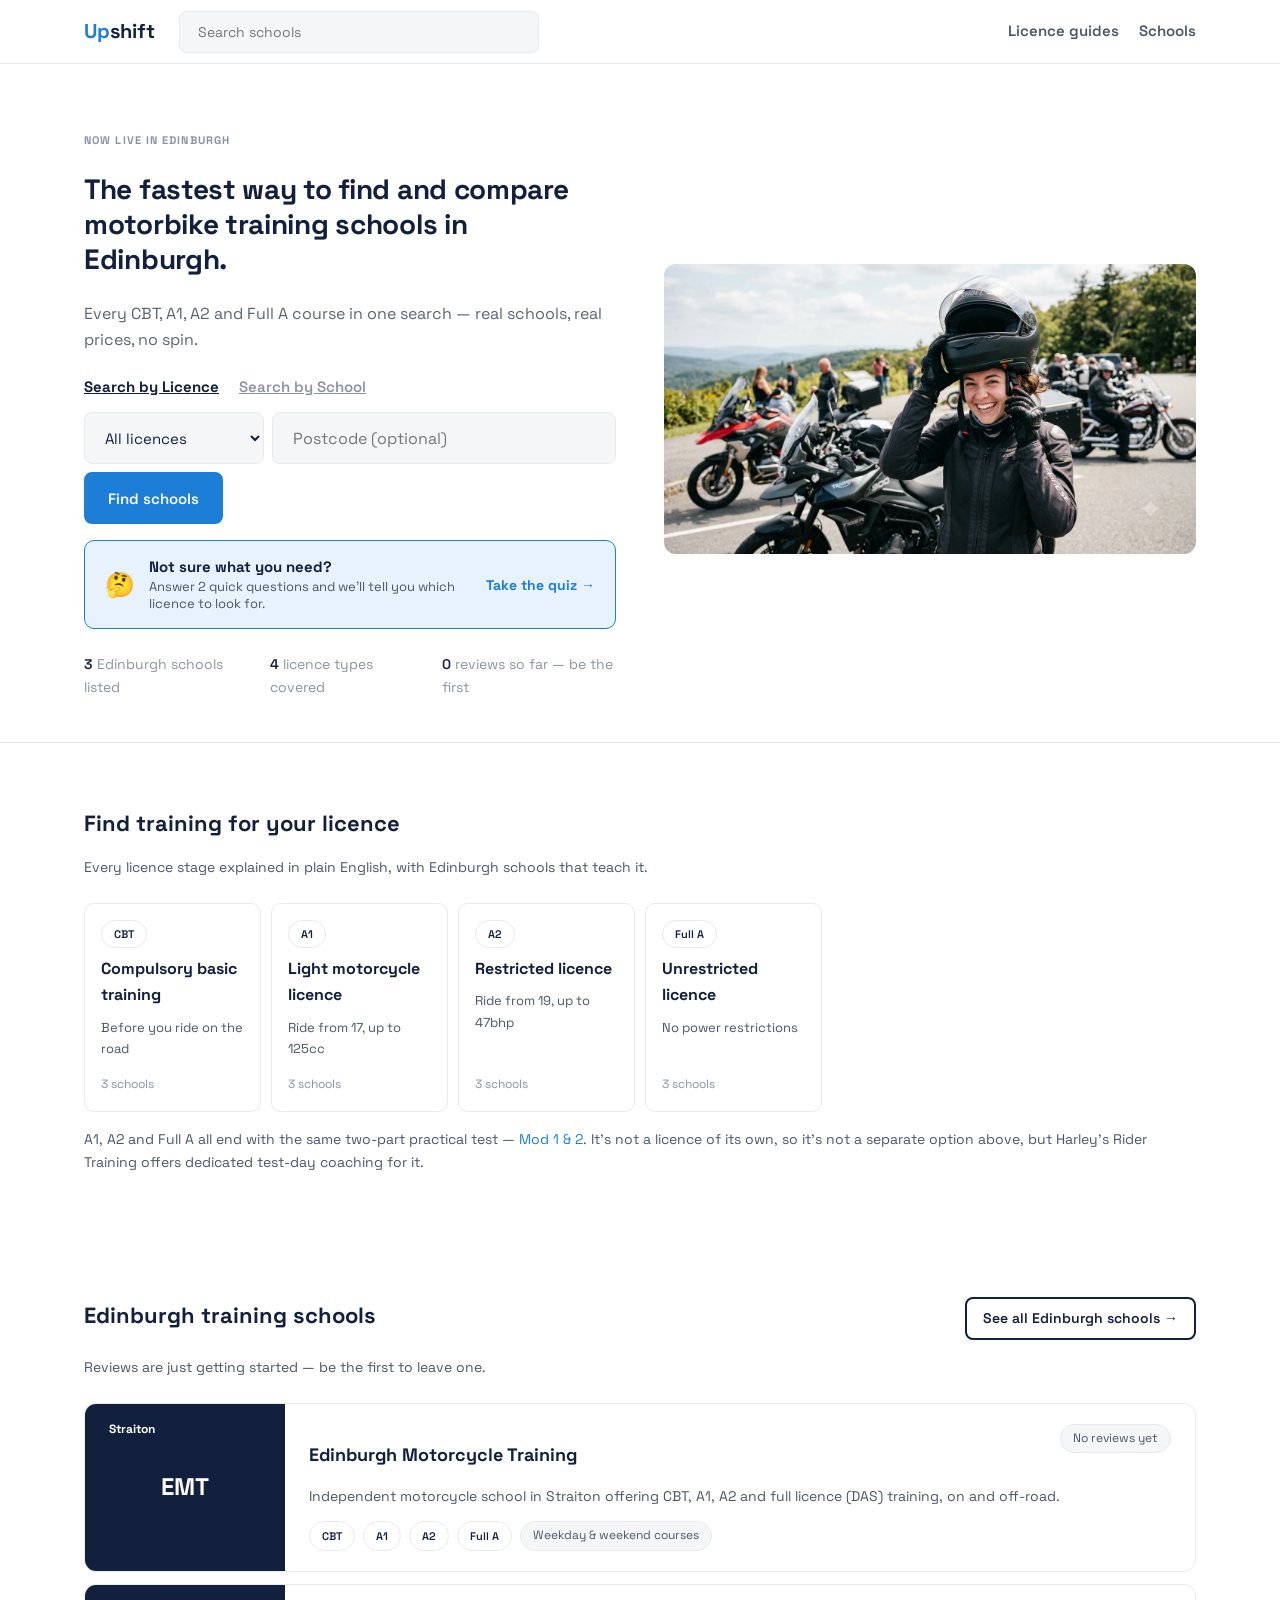
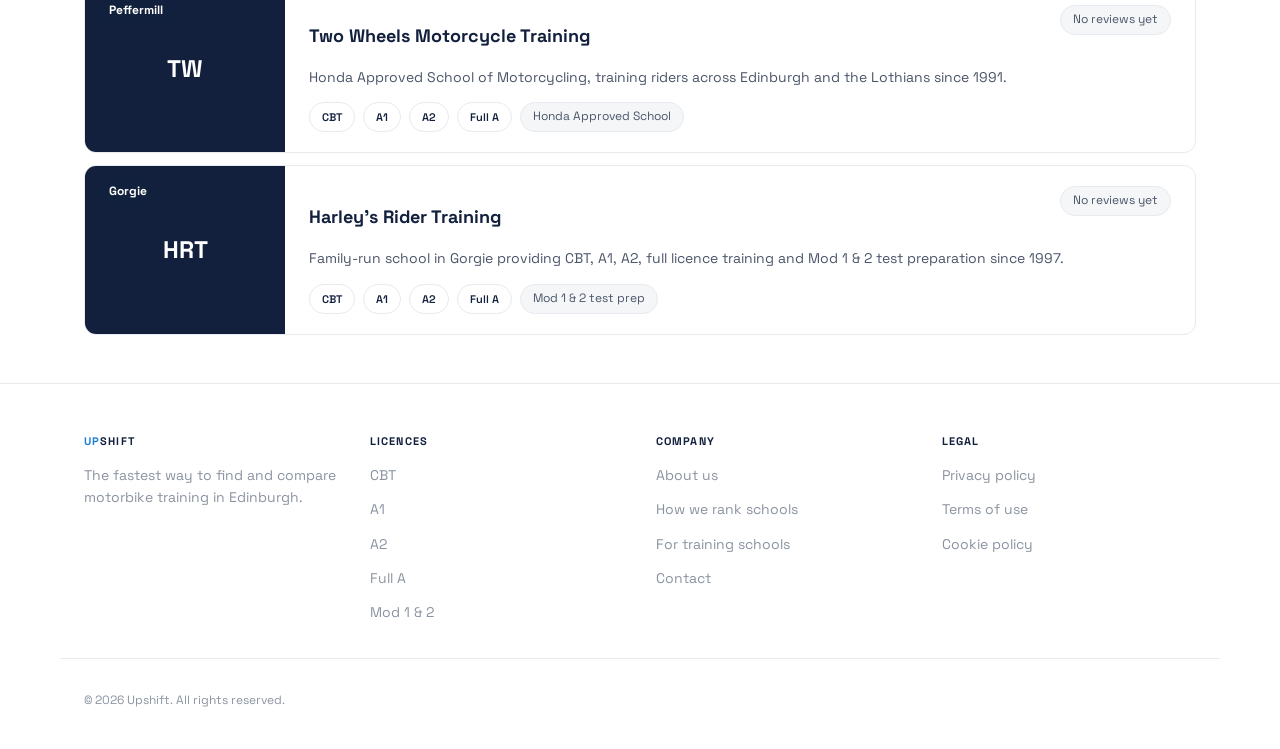
==== commit c68a7f31: "Add real rider photo to the hero, remove placeholder Wires the actual photo into the hero's media sl" ====
--- a/index.html
+++ b/index.html
@@ -249,10 +249,7 @@
     </div>
 
     <div class="hero__media">
-      <!-- Placeholder until the real rider photo is uploaded as a file
-           (it arrived as an inline chat image, not a file this session
-           could save) — swap for <img class="hero__image" src="assets/images/hero-rider.jpg" alt="..."> once it lands. -->
-      <div class="hero__media-placeholder">📷 Real rider photo pending upload</div>
+      <img class="hero__image" src="assets/images/hero-rider.webp" alt="A smiling rider putting on their helmet at a scenic overlook, with other riders and motorcycles in the background" width="1408" height="768">
     </div>
   </div>
 </section>
--- a/css/style.css
+++ b/css/style.css
@@ -741,23 +741,6 @@
   align-items: center;
 }
 
-.hero__media-placeholder {
-  width: 100%;
-  min-height: 320px;
-  height: 100%;
-  border-radius: var(--radius-xl);
-  background: var(--off);
-  border: 1px dashed var(--border-hover);
-  display: flex;
-  align-items: center;
-  justify-content: center;
-  color: var(--text-3);
-  font-weight: 600;
-  font-size: 0.9375rem;
-  text-align: center;
-  padding: 24px;
-}
-
 .hero__image {
   width: 100%;
   height: 100%;
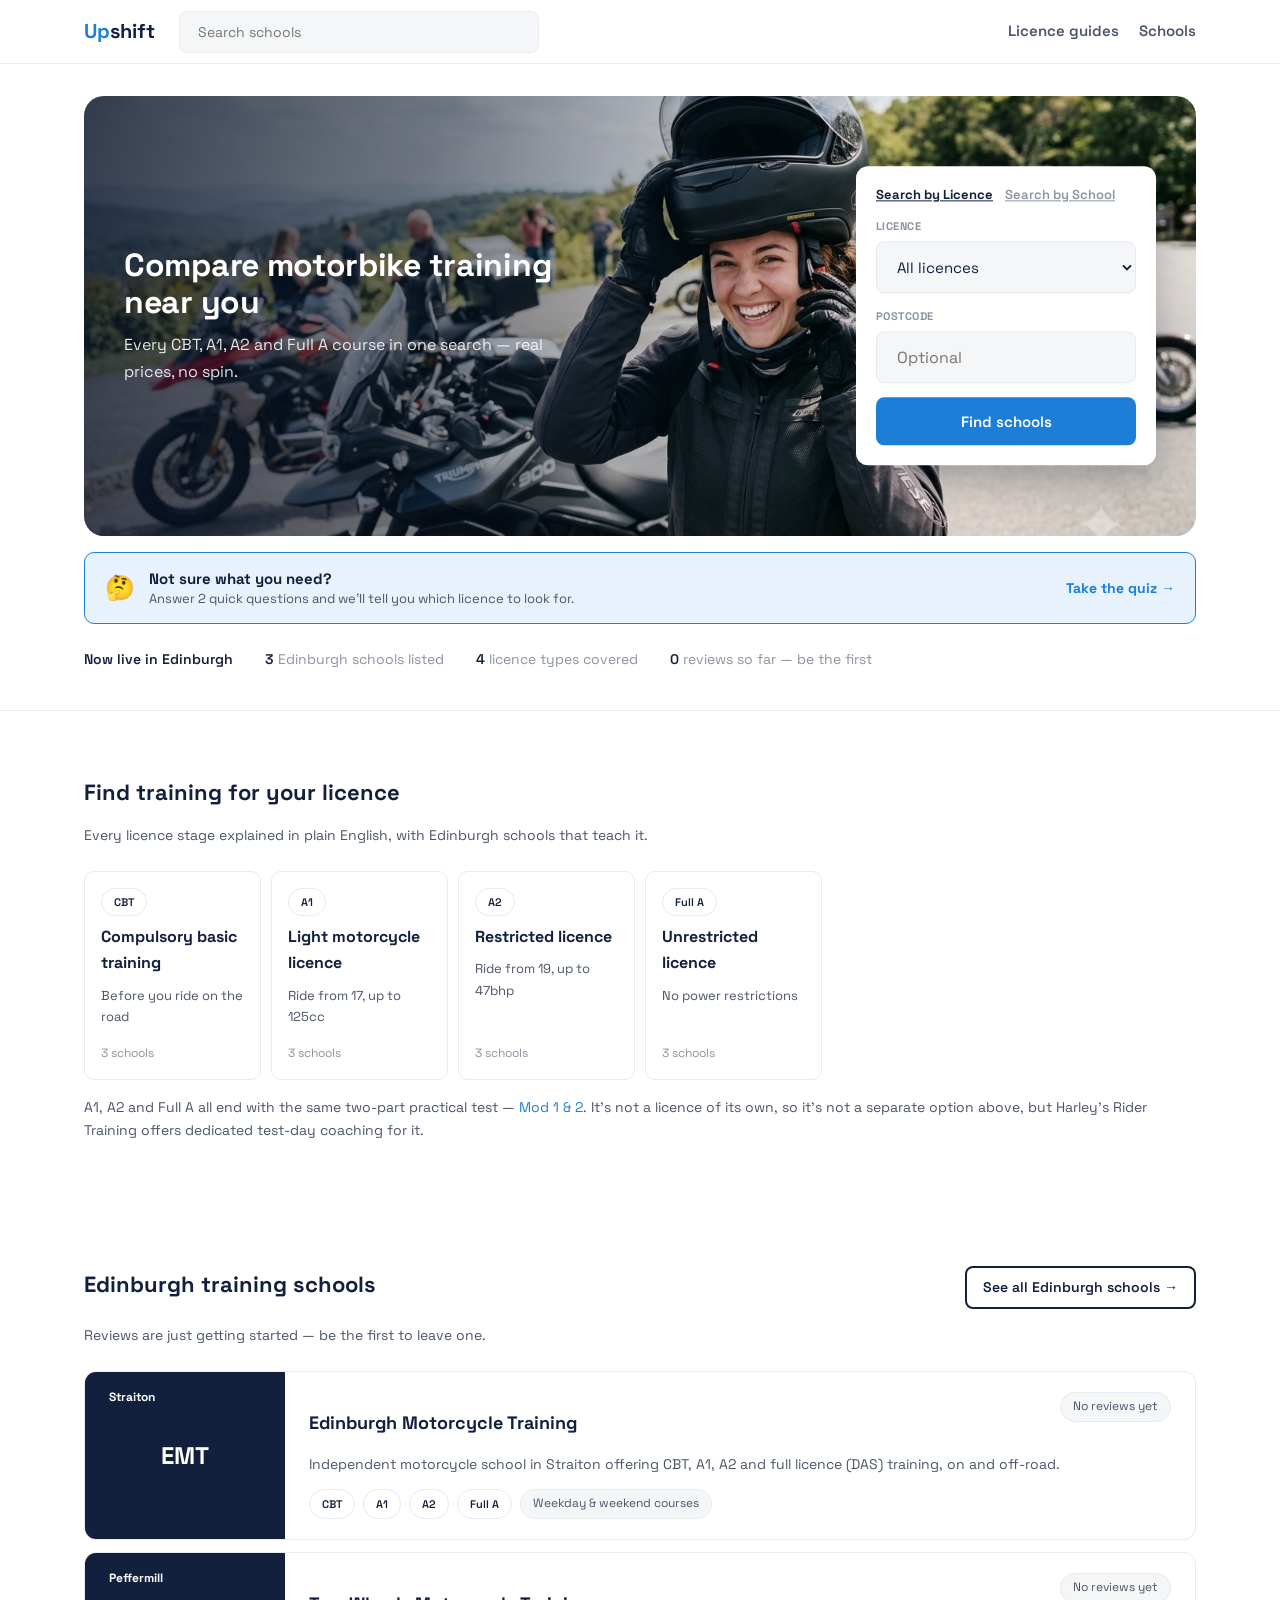
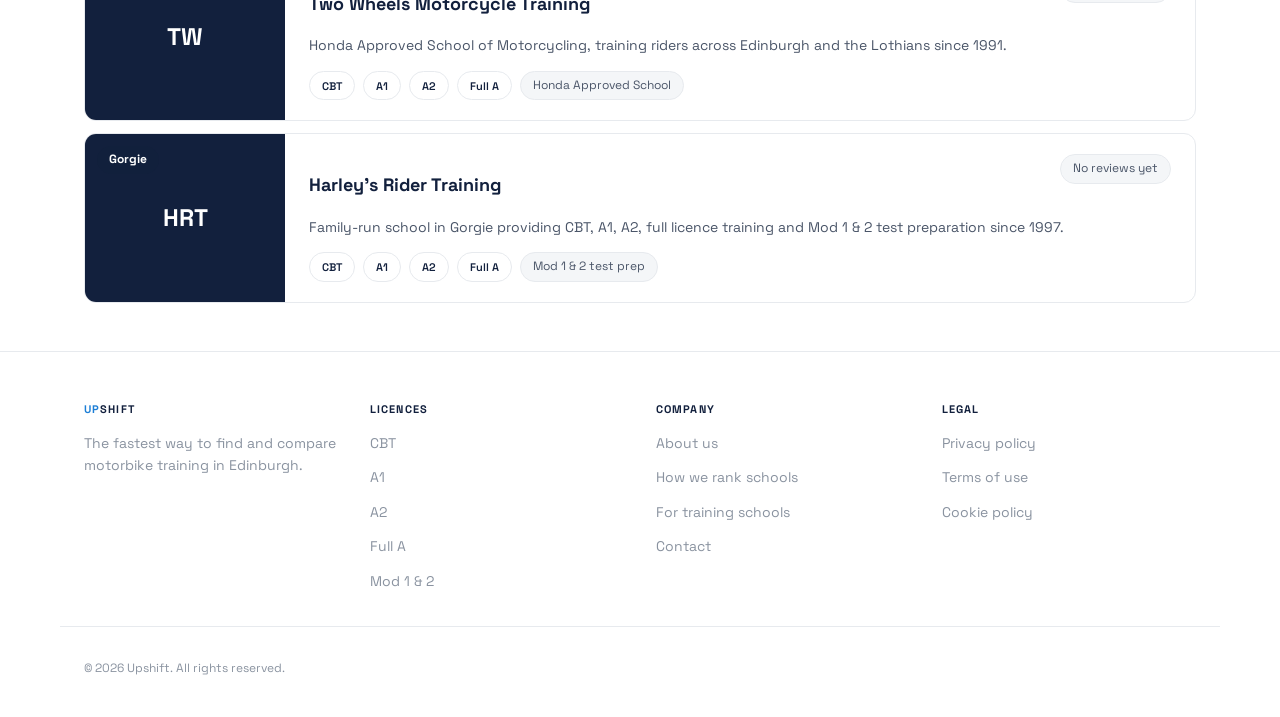
==== commit 339038aa: "Rebuild hero as a full-bleed photo banner with floating search card Replaces the two-column hero spl" ====
--- a/index.html
+++ b/index.html
@@ -149,37 +149,60 @@
 
 <main id="main-content">
 
-<section class="hero">
-  <div class="container hero__grid">
-    <div class="hero__content">
-    <p class="hero__eyebrow text-label">Now live in Edinburgh</p>
-    <h1>The fastest way to find and compare motorbike training schools in Edinburgh.</h1>
-    <p class="hero__subtitle">Every CBT, A1, A2 and Full A course in one search — real schools, real prices, no spin.</p>
-
-    <div class="search-tabs" role="tablist">
-      <button type="button" class="search-tab search-tab--active" id="tab-licence" data-tab="licence" role="tab" aria-selected="true">Search by Licence</button>
-      <button type="button" class="search-tab" id="tab-school" data-tab="school" role="tab" aria-selected="false">Search by School</button>
-    </div>
-
-    <form class="search-panel" data-panel="licence" id="licence-form" autocomplete="off">
-      <div class="search-row">
-        <div class="hero-search search-row__licence">
-          <select id="licence-select" aria-label="Choose a licence">
-            <option value="">All licences</option>
-            <option value="cbt">CBT</option>
-            <option value="a1">A1</option>
-            <option value="a2">A2</option>
-            <option value="full-a">Full A</option>
-          </select>
+<section class="hero" style="padding: 32px 0 40px;">
+  <div class="container">
+    <div class="hero-banner-wrap">
+      <div class="hero-banner">
+        <img class="hero-banner__image" src="assets/images/hero-rider.webp" alt="A smiling rider putting on their helmet at a scenic overlook, with other riders and motorcycles in the background" width="1408" height="768">
+        <div class="hero-banner__scrim" aria-hidden="true"></div>
+        <div class="hero-banner__text">
+          <h1 class="hero-banner__title">Compare motorbike training near you</h1>
+          <p class="hero-banner__subtitle">Every CBT, A1, A2 and Full A course in one search — real prices, no spin.</p>
         </div>
-        <div class="hero-search search-row__postcode">
-          <label for="postcode-input" class="sr-only">Postcode</label>
-          <input type="text" class="hero-search__input" id="postcode-input" placeholder="Postcode (optional)">
+      </div>
+
+      <div class="hero-banner__search">
+        <div class="search-tabs" role="tablist">
+          <button type="button" class="search-tab search-tab--active" id="tab-licence" data-tab="licence" role="tab" aria-selected="true">Search by Licence</button>
+          <button type="button" class="search-tab" id="tab-school" data-tab="school" role="tab" aria-selected="false">Search by School</button>
         </div>
-        <button type="submit" class="btn btn--primary search-row__submit">Find schools</button>
+
+        <form class="search-panel" data-panel="licence" id="licence-form" autocomplete="off">
+          <div class="search-row">
+            <div class="search-field">
+              <label class="search-field__label" for="licence-select">Licence</label>
+              <div class="hero-search search-row__licence">
+                <select id="licence-select">
+                  <option value="">All licences</option>
+                  <option value="cbt">CBT</option>
+                  <option value="a1">A1</option>
+                  <option value="a2">A2</option>
+                  <option value="full-a">Full A</option>
+                </select>
+              </div>
+            </div>
+            <div class="search-field">
+              <label class="search-field__label" for="postcode-input">Postcode</label>
+              <div class="hero-search search-row__postcode">
+                <input type="text" class="hero-search__input" id="postcode-input" placeholder="Optional">
+              </div>
+            </div>
+            <button type="submit" class="btn btn--primary search-row__submit">Find schools</button>
+          </div>
+          <p class="field-error" id="postcode-error" hidden></p>
+        </form>
+
+        <div class="search-panel search-wrap" data-panel="school" id="school-panel" hidden>
+          <div class="search-field">
+            <label class="search-field__label" for="school-search-input">School name</label>
+            <form class="hero-search" id="school-form" autocomplete="off">
+              <input type="text" class="hero-search__input" id="school-search-input" placeholder="Search by school name">
+            </form>
+          </div>
+          <div class="search-results" id="search-results" hidden></div>
+        </div>
       </div>
-      <p class="field-error" id="postcode-error" hidden></p>
-    </form>
+    </div>
 
     <div class="search-panel" data-panel="licence" id="quiz-wrap">
       <button type="button" class="quiz-callout" id="quiz-toggle" aria-expanded="false" aria-controls="licence-quiz">
@@ -233,23 +256,11 @@
       </div>
     </div>
 
-    <div class="search-panel search-wrap" data-panel="school" id="school-panel" hidden>
-      <form class="hero-search" id="school-form" autocomplete="off">
-        <label for="school-search-input" class="sr-only">School name</label>
-        <input type="text" class="hero-search__input" id="school-search-input" placeholder="Search by school name">
-      </form>
-      <div class="search-results" id="search-results" hidden></div>
-    </div>
-
     <div class="hero__stats text-body-sm" style="color:var(--text-3)">
+      <span class="text-semibold" style="color:var(--text)">Now live in Edinburgh</span>
       <span><span class="text-semibold" style="color:var(--text)" id="stat-schools">3</span> Edinburgh schools listed</span>
       <span><span class="text-semibold" style="color:var(--text)" id="stat-licences">4</span> licence types covered</span>
       <span><span class="text-semibold" style="color:var(--text)">0</span> reviews so far — be the first</span>
-    </div>
-    </div>
-
-    <div class="hero__media">
-      <img class="hero__image" src="assets/images/hero-rider.webp" alt="A smiling rider putting on their helmet at a scenic overlook, with other riders and motorcycles in the background" width="1408" height="768">
     </div>
   </div>
 </section>
--- a/css/style.css
+++ b/css/style.css
@@ -734,25 +734,119 @@
   border-bottom: 1px solid var(--border);
 }
 
-.hero__grid {
-  display: grid;
-  grid-template-columns: 1fr 1fr;
-  gap: 48px;
-  align-items: center;
-}
-
-.hero__image {
+.hero-banner-wrap {
+  position: relative;
+}
+
+.hero-banner {
+  position: relative;
+  display: flex;
+  align-items: center;
+  min-height: 440px;
+  padding: 40px;
+  border-radius: 20px;
+  overflow: hidden;
+}
+
+.hero-banner__image {
+  position: absolute;
+  inset: 0;
   width: 100%;
   height: 100%;
-  max-height: 480px;
   object-fit: cover;
+  display: block;
+}
+
+.hero-banner__scrim {
+  position: absolute;
+  inset: 0;
+  background: linear-gradient(100deg, rgba(10, 20, 40, 0.8) 0%, rgba(10, 20, 40, 0.55) 30%, rgba(10, 20, 40, 0.15) 58%, rgba(10, 20, 40, 0) 74%);
+}
+
+.hero-banner__text {
+  position: relative;
+  z-index: 1;
+  max-width: 440px;
+  color: var(--white);
+}
+
+.hero-banner__title {
+  margin: 0 0 12px;
+  color: var(--white);
+  font-size: 2rem;
+  line-height: 1.15;
+}
+
+.hero-banner__subtitle {
+  margin: 0;
+  color: rgba(255, 255, 255, 0.88);
+  font-size: 1rem;
+}
+
+.hero-banner__search {
+  position: absolute;
+  z-index: 2;
+  top: 50%;
+  right: 40px;
+  transform: translateY(-50%);
+  width: 300px;
+  background: var(--white);
   border-radius: var(--radius-xl);
+  padding: 20px;
+  box-shadow: 0 16px 40px rgba(10, 20, 40, 0.3);
+}
+
+.search-field__label {
   display: block;
-}
-
-@media (max-width: 960px) {
-  .hero__grid {
-    grid-template-columns: 1fr;
+  margin: 0 0 6px;
+  color: var(--text-3);
+  font-weight: 700;
+  font-size: 0.6875rem;
+  letter-spacing: 0.04em;
+  text-transform: uppercase;
+}
+
+.hero-banner__search .search-tabs {
+  gap: 12px;
+  margin-bottom: 14px;
+}
+
+.hero-banner__search .search-tab {
+  font-size: 0.8125rem;
+}
+
+.hero-banner__search .search-row {
+  flex-direction: column;
+  align-items: stretch;
+  gap: 14px;
+}
+
+.hero-banner__search .search-row__submit {
+  width: 100%;
+  height: 48px;
+}
+
+@media (max-width: 860px) {
+  .hero-banner {
+    min-height: 320px;
+    align-items: flex-end;
+    padding: 24px;
+  }
+
+  .hero-banner__title {
+    font-size: 1.5rem;
+  }
+
+  .hero-banner__text {
+    max-width: 100%;
+  }
+
+  .hero-banner__search {
+    position: static;
+    transform: none;
+    width: 100%;
+    margin-top: 16px;
+    box-shadow: var(--shadow-md);
   }
 }
 
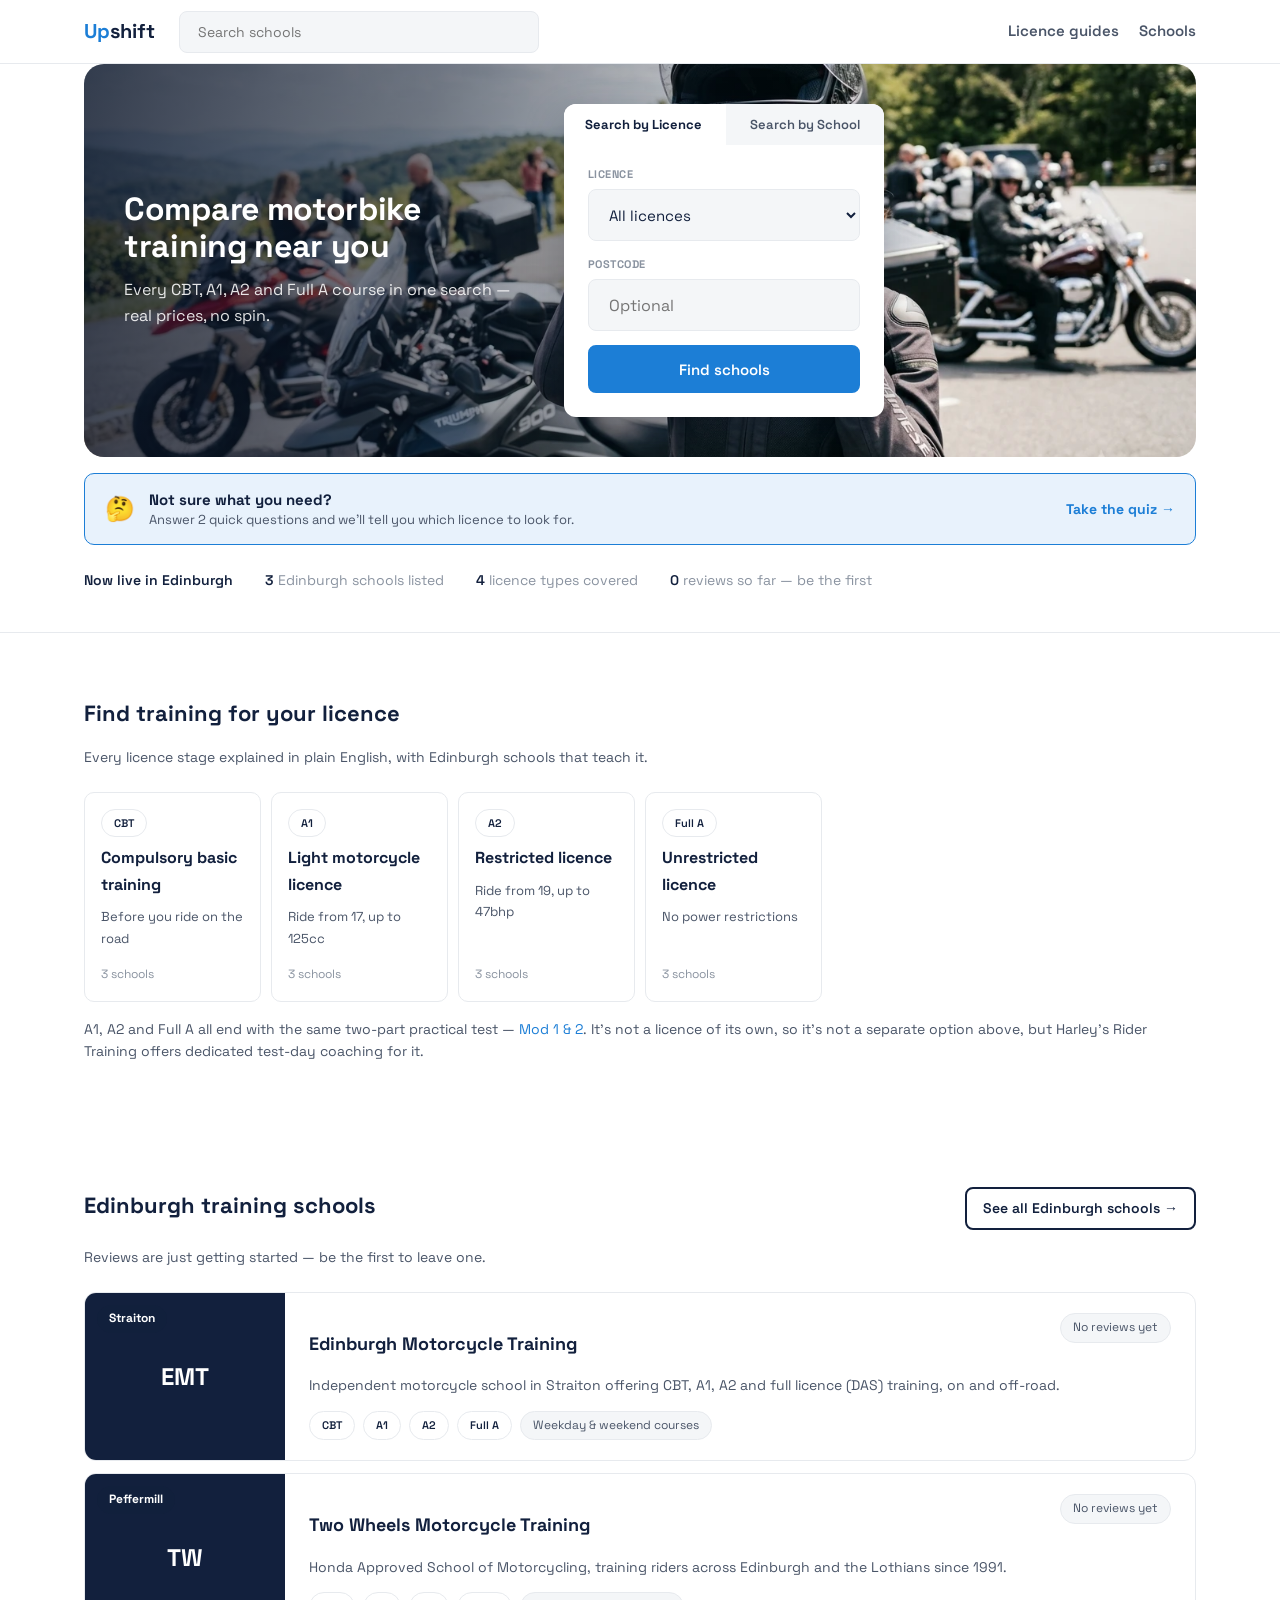
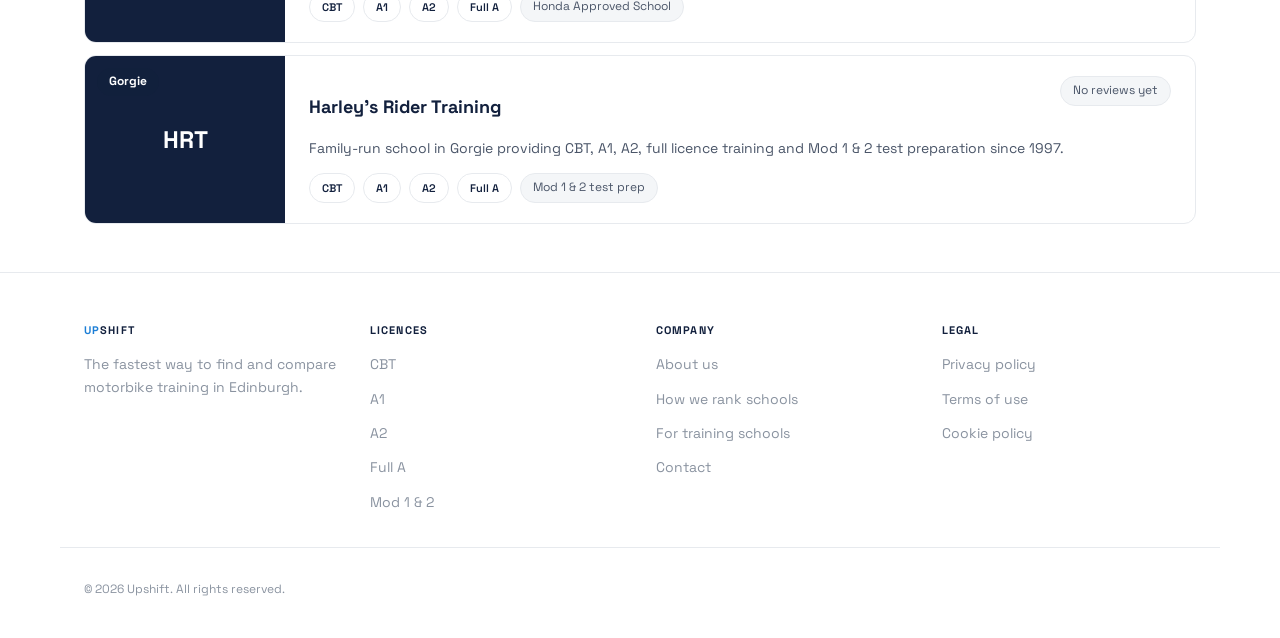
==== commit a00d049d: "Rework hero banner spacing and give the search tabs real definition Removes the gap between the navb" ====
--- a/index.html
+++ b/index.html
@@ -19,22 +19,30 @@
 <meta name="twitter:image" content="https://getonbikes.vercel.app/og-image.png">
 <link rel="stylesheet" href="css/style.css">
 <style>
-  .search-tabs { display: flex; gap: 20px; margin-bottom: 16px; }
+  .search-tabs { display: flex; gap: 4px; margin: -24px -24px 20px; }
   .search-tab {
-    padding: 0;
+    flex: 1;
+    padding: 12px 14px;
     border: none;
-    background: none;
-    color: var(--text-3);
+    background: var(--off);
+    color: var(--text-2);
     font-weight: 600;
-    font-size: 0.9375rem;
+    font-size: 0.8125rem;
     font-family: inherit;
-    text-decoration: underline;
+    text-align: center;
     cursor: pointer;
-  }
-  .search-tab--active { color: var(--text); font-weight: 700; }
+    border-radius: 0;
+  }
+  .search-tab:first-child { border-top-left-radius: var(--radius-xl); }
+  .search-tab:last-child { border-top-right-radius: var(--radius-xl); }
+  .search-tab--active {
+    background: var(--white);
+    color: var(--text);
+    font-weight: 700;
+    border-radius: var(--radius-xl) var(--radius-xl) 0 0;
+  }
   .search-panel[hidden] { display: none; }
-  .search-row { display: flex; align-items: center; gap: 8px; flex-wrap: wrap; }
-  .search-row__licence { min-width: 180px; }
+  .search-row { display: flex; flex-direction: column; align-items: stretch; gap: 14px; }
   .search-row__licence select {
     width: 100%;
     height: 100%;
@@ -46,8 +54,8 @@
     color: var(--text);
     outline: none;
   }
-  .search-row__postcode { flex: 1; min-width: 200px; margin: 0; }
-  .search-row__submit { flex-shrink: 0; height: 52px; }
+  .search-row__postcode { margin: 0; }
+  .search-row__submit { width: 100%; height: 48px; }
   .field-error { color: var(--text-2); font-size: 0.8125rem; margin-top: 8px; }
   .search-wrap { position: relative; }
   .search-results {
@@ -149,7 +157,7 @@
 
 <main id="main-content">
 
-<section class="hero" style="padding: 32px 0 40px;">
+<section class="hero" style="padding: 0 0 40px;">
   <div class="container">
     <div class="hero-banner-wrap">
       <div class="hero-banner">
@@ -159,47 +167,47 @@
           <h1 class="hero-banner__title">Compare motorbike training near you</h1>
           <p class="hero-banner__subtitle">Every CBT, A1, A2 and Full A course in one search — real prices, no spin.</p>
         </div>
-      </div>
-
-      <div class="hero-banner__search">
-        <div class="search-tabs" role="tablist">
-          <button type="button" class="search-tab search-tab--active" id="tab-licence" data-tab="licence" role="tab" aria-selected="true">Search by Licence</button>
-          <button type="button" class="search-tab" id="tab-school" data-tab="school" role="tab" aria-selected="false">Search by School</button>
-        </div>
-
-        <form class="search-panel" data-panel="licence" id="licence-form" autocomplete="off">
-          <div class="search-row">
+
+        <div class="hero-banner__search">
+          <div class="search-tabs" role="tablist">
+            <button type="button" class="search-tab search-tab--active" id="tab-licence" data-tab="licence" role="tab" aria-selected="true">Search by Licence</button>
+            <button type="button" class="search-tab" id="tab-school" data-tab="school" role="tab" aria-selected="false">Search by School</button>
+          </div>
+
+          <form class="search-panel" data-panel="licence" id="licence-form" autocomplete="off">
+            <div class="search-row">
+              <div class="search-field">
+                <label class="search-field__label" for="licence-select">Licence</label>
+                <div class="hero-search search-row__licence">
+                  <select id="licence-select">
+                    <option value="">All licences</option>
+                    <option value="cbt">CBT</option>
+                    <option value="a1">A1</option>
+                    <option value="a2">A2</option>
+                    <option value="full-a">Full A</option>
+                  </select>
+                </div>
+              </div>
+              <div class="search-field">
+                <label class="search-field__label" for="postcode-input">Postcode</label>
+                <div class="hero-search search-row__postcode">
+                  <input type="text" class="hero-search__input" id="postcode-input" placeholder="Optional">
+                </div>
+              </div>
+              <button type="submit" class="btn btn--primary search-row__submit">Find schools</button>
+            </div>
+            <p class="field-error" id="postcode-error" hidden></p>
+          </form>
+
+          <div class="search-panel search-wrap" data-panel="school" id="school-panel" hidden>
             <div class="search-field">
-              <label class="search-field__label" for="licence-select">Licence</label>
-              <div class="hero-search search-row__licence">
-                <select id="licence-select">
-                  <option value="">All licences</option>
-                  <option value="cbt">CBT</option>
-                  <option value="a1">A1</option>
-                  <option value="a2">A2</option>
-                  <option value="full-a">Full A</option>
-                </select>
-              </div>
+              <label class="search-field__label" for="school-search-input">School name</label>
+              <form class="hero-search" id="school-form" autocomplete="off">
+                <input type="text" class="hero-search__input" id="school-search-input" placeholder="Search by school name">
+              </form>
             </div>
-            <div class="search-field">
-              <label class="search-field__label" for="postcode-input">Postcode</label>
-              <div class="hero-search search-row__postcode">
-                <input type="text" class="hero-search__input" id="postcode-input" placeholder="Optional">
-              </div>
-            </div>
-            <button type="submit" class="btn btn--primary search-row__submit">Find schools</button>
+            <div class="search-results" id="search-results" hidden></div>
           </div>
-          <p class="field-error" id="postcode-error" hidden></p>
-        </form>
-
-        <div class="search-panel search-wrap" data-panel="school" id="school-panel" hidden>
-          <div class="search-field">
-            <label class="search-field__label" for="school-search-input">School name</label>
-            <form class="hero-search" id="school-form" autocomplete="off">
-              <input type="text" class="hero-search__input" id="school-search-input" placeholder="Search by school name">
-            </form>
-          </div>
-          <div class="search-results" id="search-results" hidden></div>
         </div>
       </div>
     </div>
--- a/css/style.css
+++ b/css/style.css
@@ -742,7 +742,7 @@
   position: relative;
   display: flex;
   align-items: center;
-  min-height: 440px;
+  gap: 40px;
   padding: 40px;
   border-radius: 20px;
   overflow: hidden;
@@ -766,7 +766,7 @@
 .hero-banner__text {
   position: relative;
   z-index: 1;
-  max-width: 440px;
+  max-width: 400px;
   color: var(--white);
 }
 
@@ -784,15 +784,13 @@
 }
 
 .hero-banner__search {
-  position: absolute;
+  position: relative;
   z-index: 2;
-  top: 50%;
-  right: 40px;
-  transform: translateY(-50%);
-  width: 300px;
+  flex-shrink: 0;
+  width: 320px;
   background: var(--white);
   border-radius: var(--radius-xl);
-  padding: 20px;
+  padding: 24px;
   box-shadow: 0 16px 40px rgba(10, 20, 40, 0.3);
 }
 
@@ -806,31 +804,20 @@
   text-transform: uppercase;
 }
 
-.hero-banner__search .search-tabs {
-  gap: 12px;
-  margin-bottom: 14px;
-}
-
-.hero-banner__search .search-tab {
-  font-size: 0.8125rem;
-}
-
-.hero-banner__search .search-row {
-  flex-direction: column;
-  align-items: stretch;
-  gap: 14px;
-}
-
-.hero-banner__search .search-row__submit {
-  width: 100%;
-  height: 48px;
-}
-
 @media (max-width: 860px) {
   .hero-banner {
-    min-height: 320px;
-    align-items: flex-end;
+    width: 100vw;
+    margin-left: calc(50% - 50vw);
+    margin-right: calc(50% - 50vw);
+    flex-direction: column;
+    align-items: stretch;
+    gap: 16px;
+    border-radius: 0;
     padding: 24px;
+  }
+
+  .hero-banner__scrim {
+    background: linear-gradient(180deg, rgba(10, 20, 40, 0.78) 0%, rgba(10, 20, 40, 0.4) 38%, rgba(10, 20, 40, 0.08) 62%, rgba(10, 20, 40, 0) 100%);
   }
 
   .hero-banner__title {
@@ -842,11 +829,7 @@
   }
 
   .hero-banner__search {
-    position: static;
-    transform: none;
     width: 100%;
-    margin-top: 16px;
-    box-shadow: var(--shadow-md);
   }
 }
 
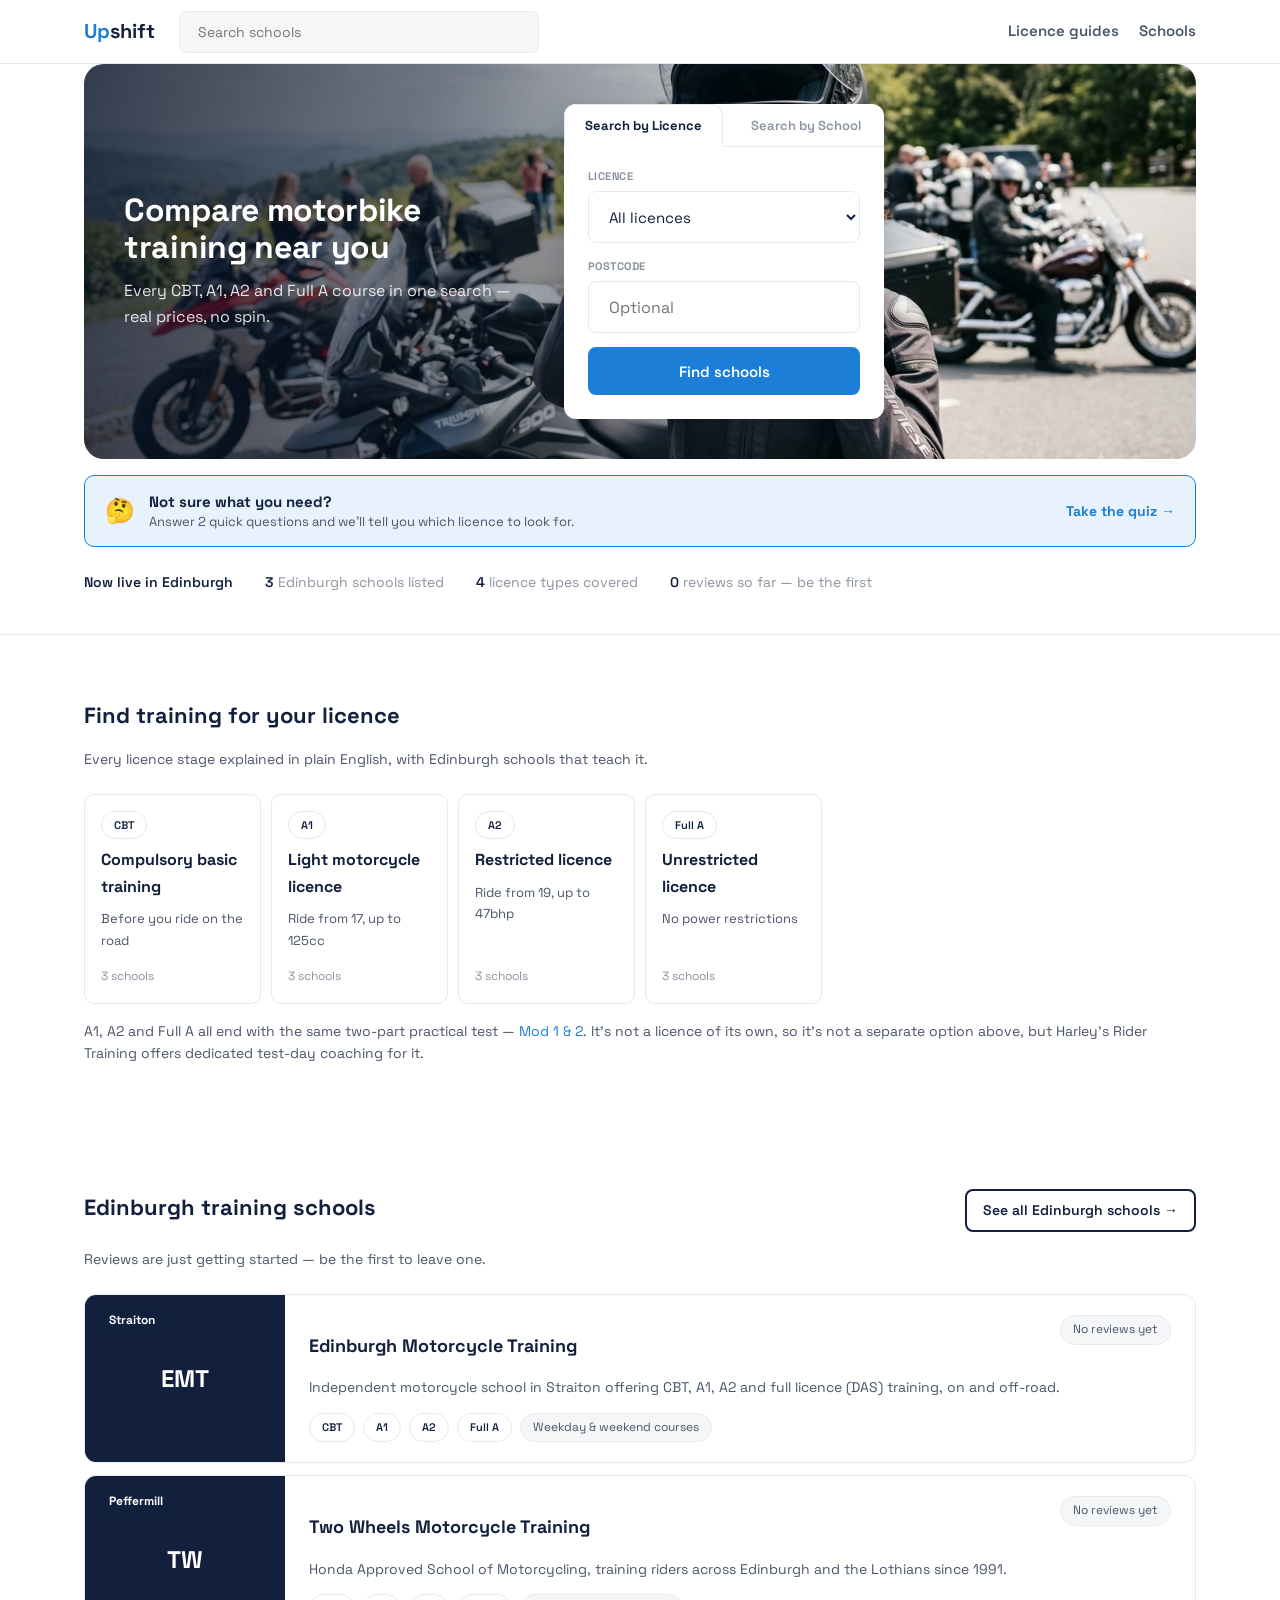
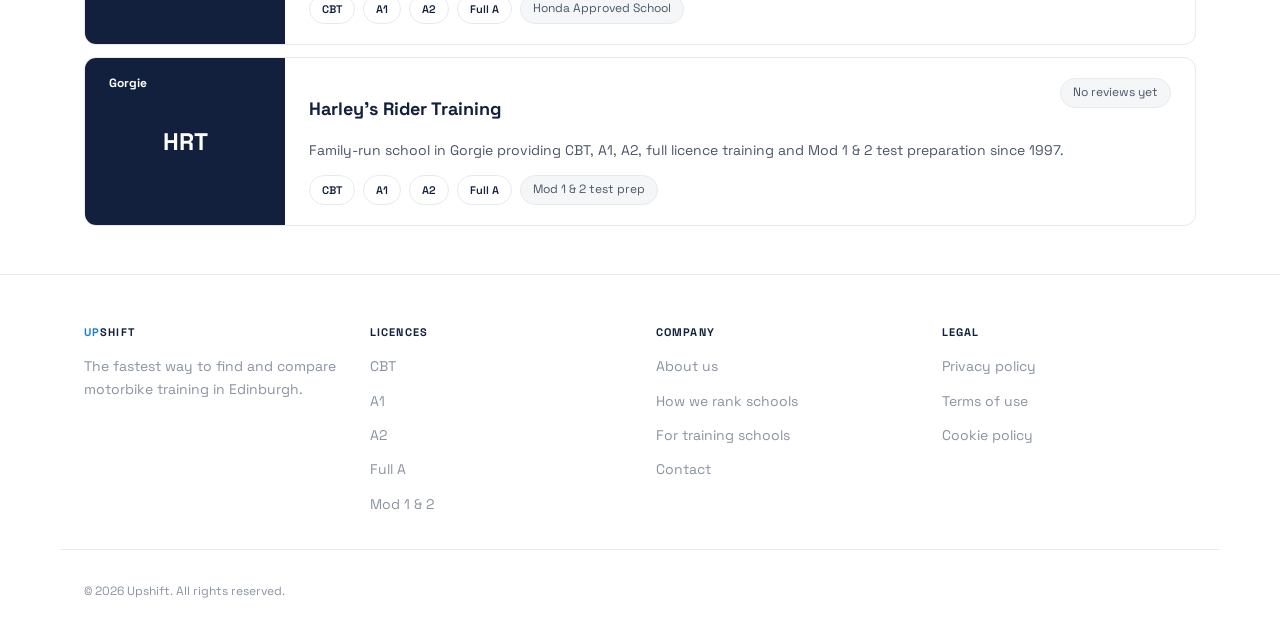
==== commit edefa189: "Remove grey fills from the hero search tabs and fields The inactive tab's solid grey fill and the Li" ====
--- a/index.html
+++ b/index.html
@@ -19,13 +19,13 @@
 <meta name="twitter:image" content="https://getonbikes.vercel.app/og-image.png">
 <link rel="stylesheet" href="css/style.css">
 <style>
-  .search-tabs { display: flex; gap: 4px; margin: -24px -24px 20px; }
+  .search-tabs { display: flex; gap: 4px; margin: -24px -24px 20px; border-bottom: 1px solid var(--border); }
   .search-tab {
     flex: 1;
     padding: 12px 14px;
     border: none;
-    background: var(--off);
-    color: var(--text-2);
+    background: transparent;
+    color: var(--text-3);
     font-weight: 600;
     font-size: 0.8125rem;
     font-family: inherit;
@@ -33,12 +33,13 @@
     cursor: pointer;
     border-radius: 0;
   }
-  .search-tab:first-child { border-top-left-radius: var(--radius-xl); }
-  .search-tab:last-child { border-top-right-radius: var(--radius-xl); }
   .search-tab--active {
     background: var(--white);
     color: var(--text);
     font-weight: 700;
+    border: 1px solid var(--border);
+    border-bottom-color: var(--white);
+    margin-bottom: -1px;
     border-radius: var(--radius-xl) var(--radius-xl) 0 0;
   }
   .search-panel[hidden] { display: none; }
--- a/css/style.css
+++ b/css/style.css
@@ -804,6 +804,10 @@
   text-transform: uppercase;
 }
 
+.hero-banner__search .hero-search {
+  background: var(--white);
+}
+
 @media (max-width: 860px) {
   .hero-banner {
     width: 100vw;
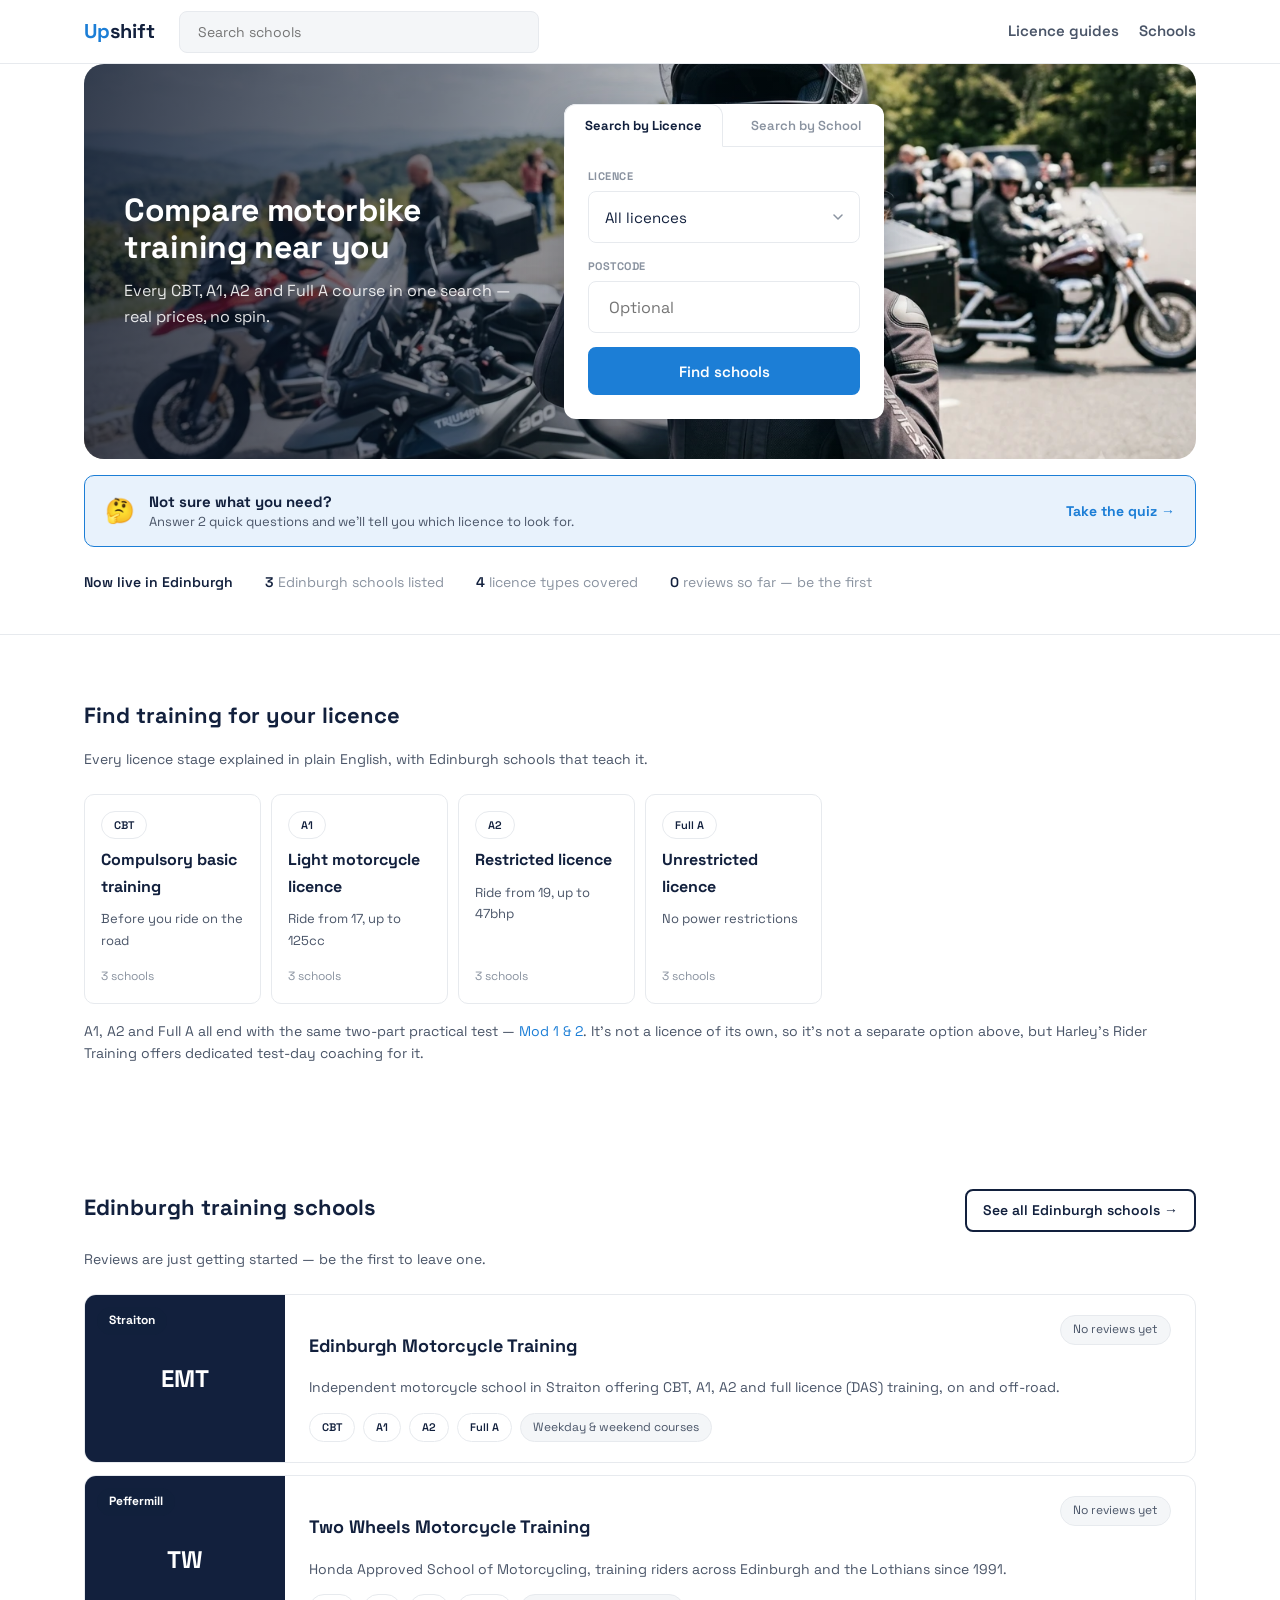
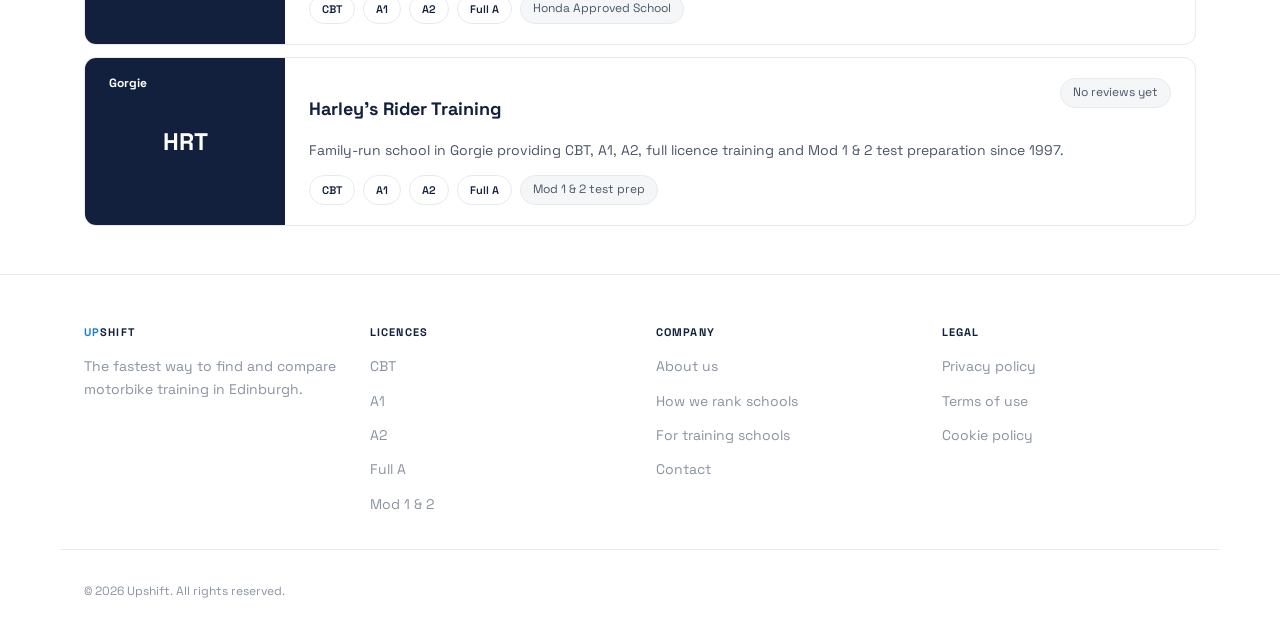
==== commit 86e27110: "Remove nav icon-button boxes, fully reset the licence select's styling The mobile search/menu icons " ====
--- a/index.html
+++ b/index.html
@@ -47,12 +47,15 @@
   .search-row__licence select {
     width: 100%;
     height: 100%;
+    -webkit-appearance: none;
+    appearance: none;
     border: none;
-    background: transparent;
-    padding: 0 16px;
+    background: transparent url("data:image/svg+xml,%3Csvg xmlns='http://www.w3.org/2000/svg' width='10' height='6' viewBox='0 0 10 6' fill='none' stroke='%238A93A0' stroke-width='1.5' stroke-linecap='round' stroke-linejoin='round'%3E%3Cpath d='M1 1l4 4 4-4'/%3E%3C/svg%3E") no-repeat right 16px center;
+    padding: 0 36px 0 16px;
     font-size: 0.9375rem;
     font-family: inherit;
     color: var(--text);
+    -webkit-text-fill-color: var(--text);
     outline: none;
   }
   .search-row__postcode { margin: 0; }
--- a/css/style.css
+++ b/css/style.css
@@ -698,8 +698,8 @@
   justify-content: center;
   width: 40px;
   height: 40px;
-  border: 1px solid var(--border);
-  background: var(--white);
+  border: none;
+  background: transparent;
   color: var(--text);
   cursor: pointer;
 }
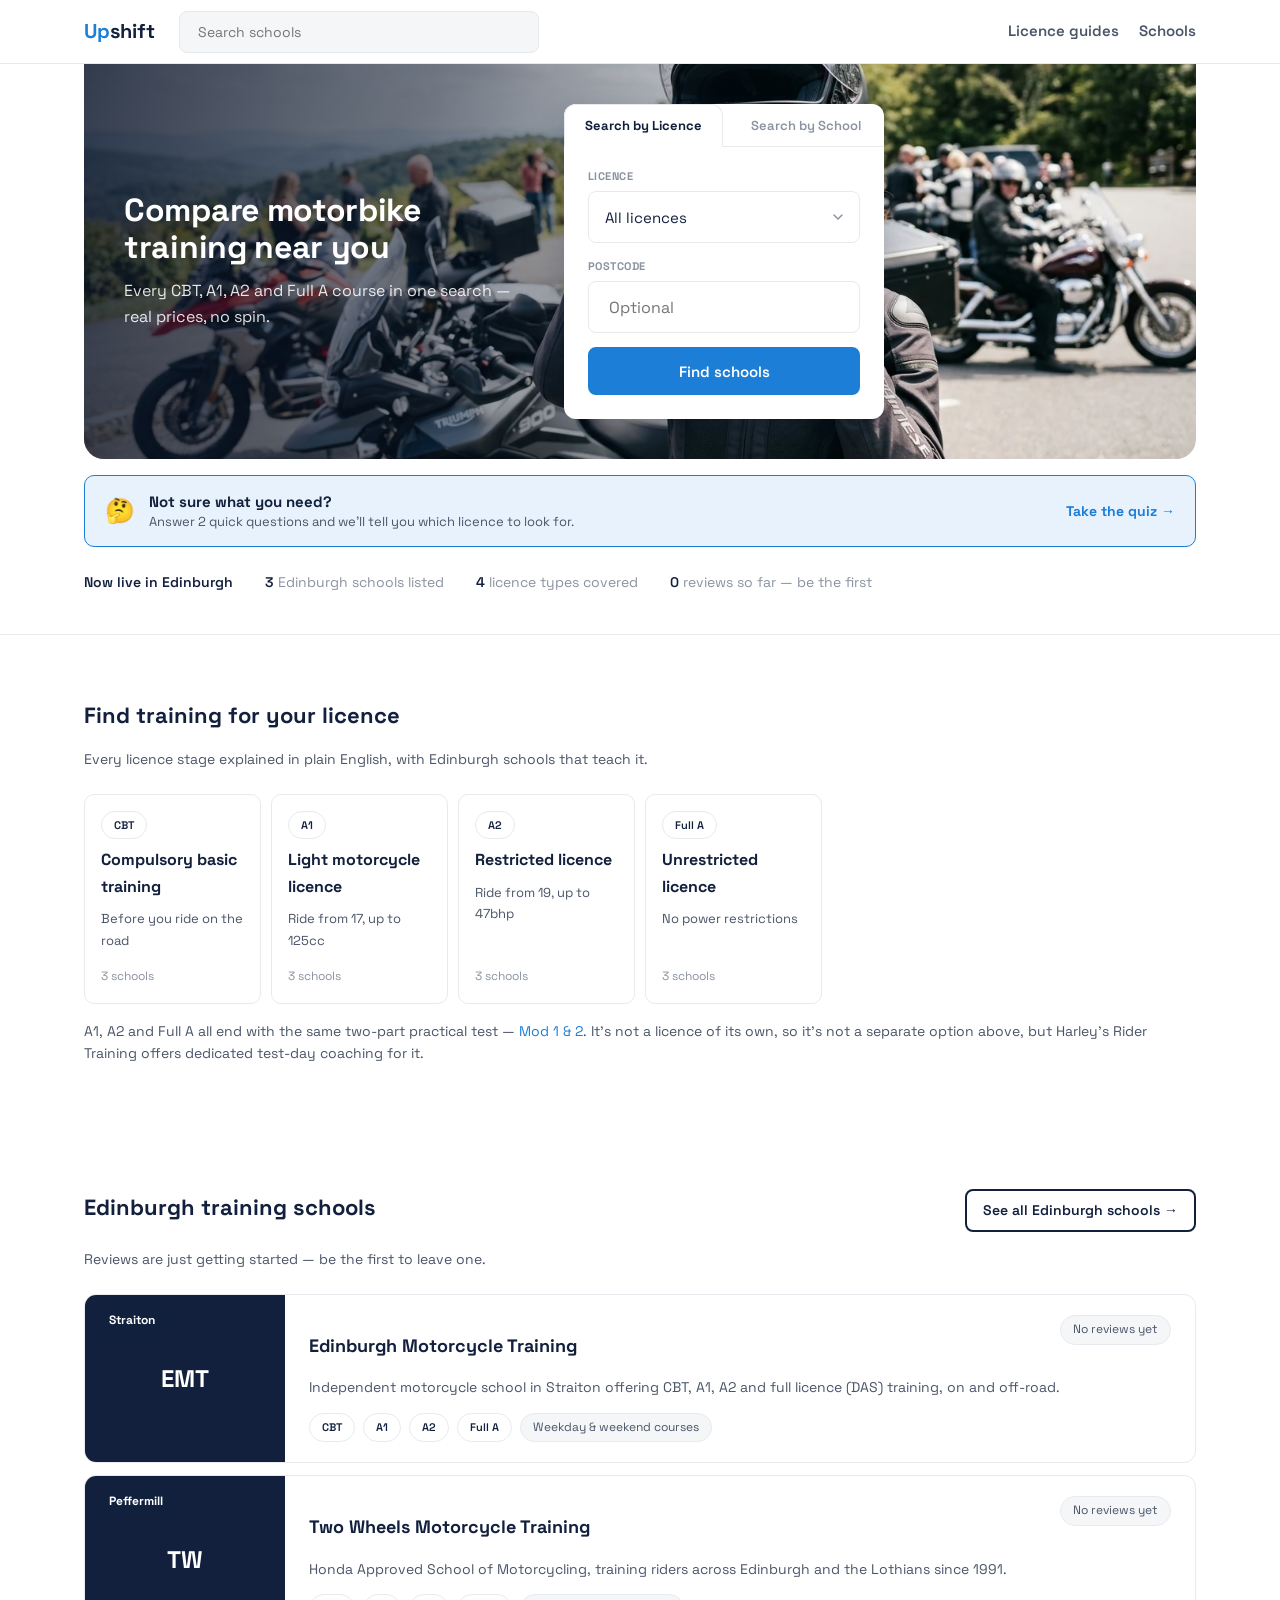
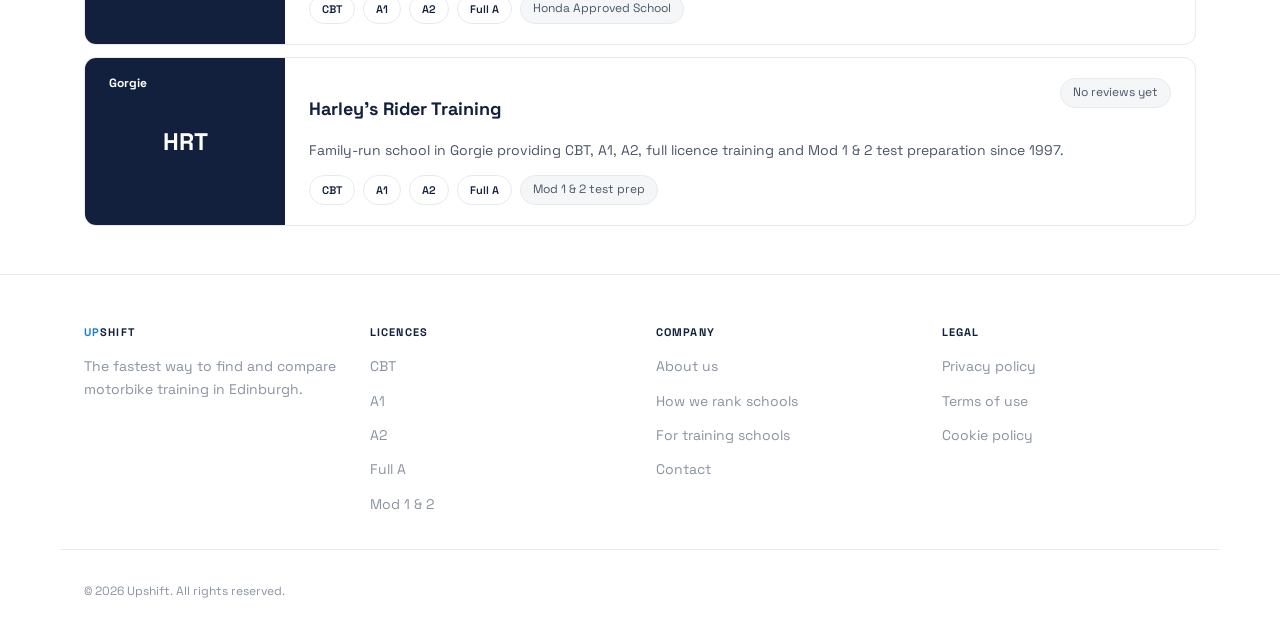
==== commit 09818e21: "Stop the hero card resizing on tab switch, adjust corner rounding Stacks the licence and school sear" ====
--- a/index.html
+++ b/index.html
@@ -178,39 +178,41 @@
             <button type="button" class="search-tab" id="tab-school" data-tab="school" role="tab" aria-selected="false">Search by School</button>
           </div>
 
-          <form class="search-panel" data-panel="licence" id="licence-form" autocomplete="off">
-            <div class="search-row">
+          <div class="search-panels">
+            <form class="search-panel" data-panel="licence" id="licence-form" autocomplete="off">
+              <div class="search-row">
+                <div class="search-field">
+                  <label class="search-field__label" for="licence-select">Licence</label>
+                  <div class="hero-search search-row__licence">
+                    <select id="licence-select">
+                      <option value="">All licences</option>
+                      <option value="cbt">CBT</option>
+                      <option value="a1">A1</option>
+                      <option value="a2">A2</option>
+                      <option value="full-a">Full A</option>
+                    </select>
+                  </div>
+                </div>
+                <div class="search-field">
+                  <label class="search-field__label" for="postcode-input">Postcode</label>
+                  <div class="hero-search search-row__postcode">
+                    <input type="text" class="hero-search__input" id="postcode-input" placeholder="Optional">
+                  </div>
+                </div>
+                <button type="submit" class="btn btn--primary search-row__submit">Find schools</button>
+              </div>
+              <p class="field-error" id="postcode-error" hidden></p>
+            </form>
+
+            <div class="search-panel search-wrap" data-panel="school" id="school-panel" hidden>
               <div class="search-field">
-                <label class="search-field__label" for="licence-select">Licence</label>
-                <div class="hero-search search-row__licence">
-                  <select id="licence-select">
-                    <option value="">All licences</option>
-                    <option value="cbt">CBT</option>
-                    <option value="a1">A1</option>
-                    <option value="a2">A2</option>
-                    <option value="full-a">Full A</option>
-                  </select>
-                </div>
+                <label class="search-field__label" for="school-search-input">School name</label>
+                <form class="hero-search" id="school-form" autocomplete="off">
+                  <input type="text" class="hero-search__input" id="school-search-input" placeholder="Search by school name">
+                </form>
               </div>
-              <div class="search-field">
-                <label class="search-field__label" for="postcode-input">Postcode</label>
-                <div class="hero-search search-row__postcode">
-                  <input type="text" class="hero-search__input" id="postcode-input" placeholder="Optional">
-                </div>
-              </div>
-              <button type="submit" class="btn btn--primary search-row__submit">Find schools</button>
+              <div class="search-results" id="search-results" hidden></div>
             </div>
-            <p class="field-error" id="postcode-error" hidden></p>
-          </form>
-
-          <div class="search-panel search-wrap" data-panel="school" id="school-panel" hidden>
-            <div class="search-field">
-              <label class="search-field__label" for="school-search-input">School name</label>
-              <form class="hero-search" id="school-form" autocomplete="off">
-                <input type="text" class="hero-search__input" id="school-search-input" placeholder="Search by school name">
-              </form>
-            </div>
-            <div class="search-results" id="search-results" hidden></div>
           </div>
         </div>
       </div>
--- a/css/style.css
+++ b/css/style.css
@@ -744,7 +744,7 @@
   align-items: center;
   gap: 40px;
   padding: 40px;
-  border-radius: 20px;
+  border-radius: 0 0 20px 20px;
   overflow: hidden;
 }
 
@@ -804,6 +804,26 @@
   text-transform: uppercase;
 }
 
+/* Both tab panels are stacked in the same grid cell (rather than only
+   the active one being in flow) so the cell's height always reserves
+   space for the taller panel - switching tabs no longer resizes the
+   card (and the banner around it). align-items:start keeps each
+   panel at its own natural height instead of stretching to match. */
+.search-panels {
+  display: grid;
+  align-items: start;
+}
+
+.search-panels .search-panel {
+  grid-area: 1 / 1;
+}
+
+.search-panels .search-panel[hidden] {
+  display: block;
+  visibility: hidden;
+  pointer-events: none;
+}
+
 .hero-banner__search .hero-search {
   background: var(--white);
 }
@@ -816,7 +836,6 @@
     flex-direction: column;
     align-items: stretch;
     gap: 16px;
-    border-radius: 0;
     padding: 24px;
   }
 
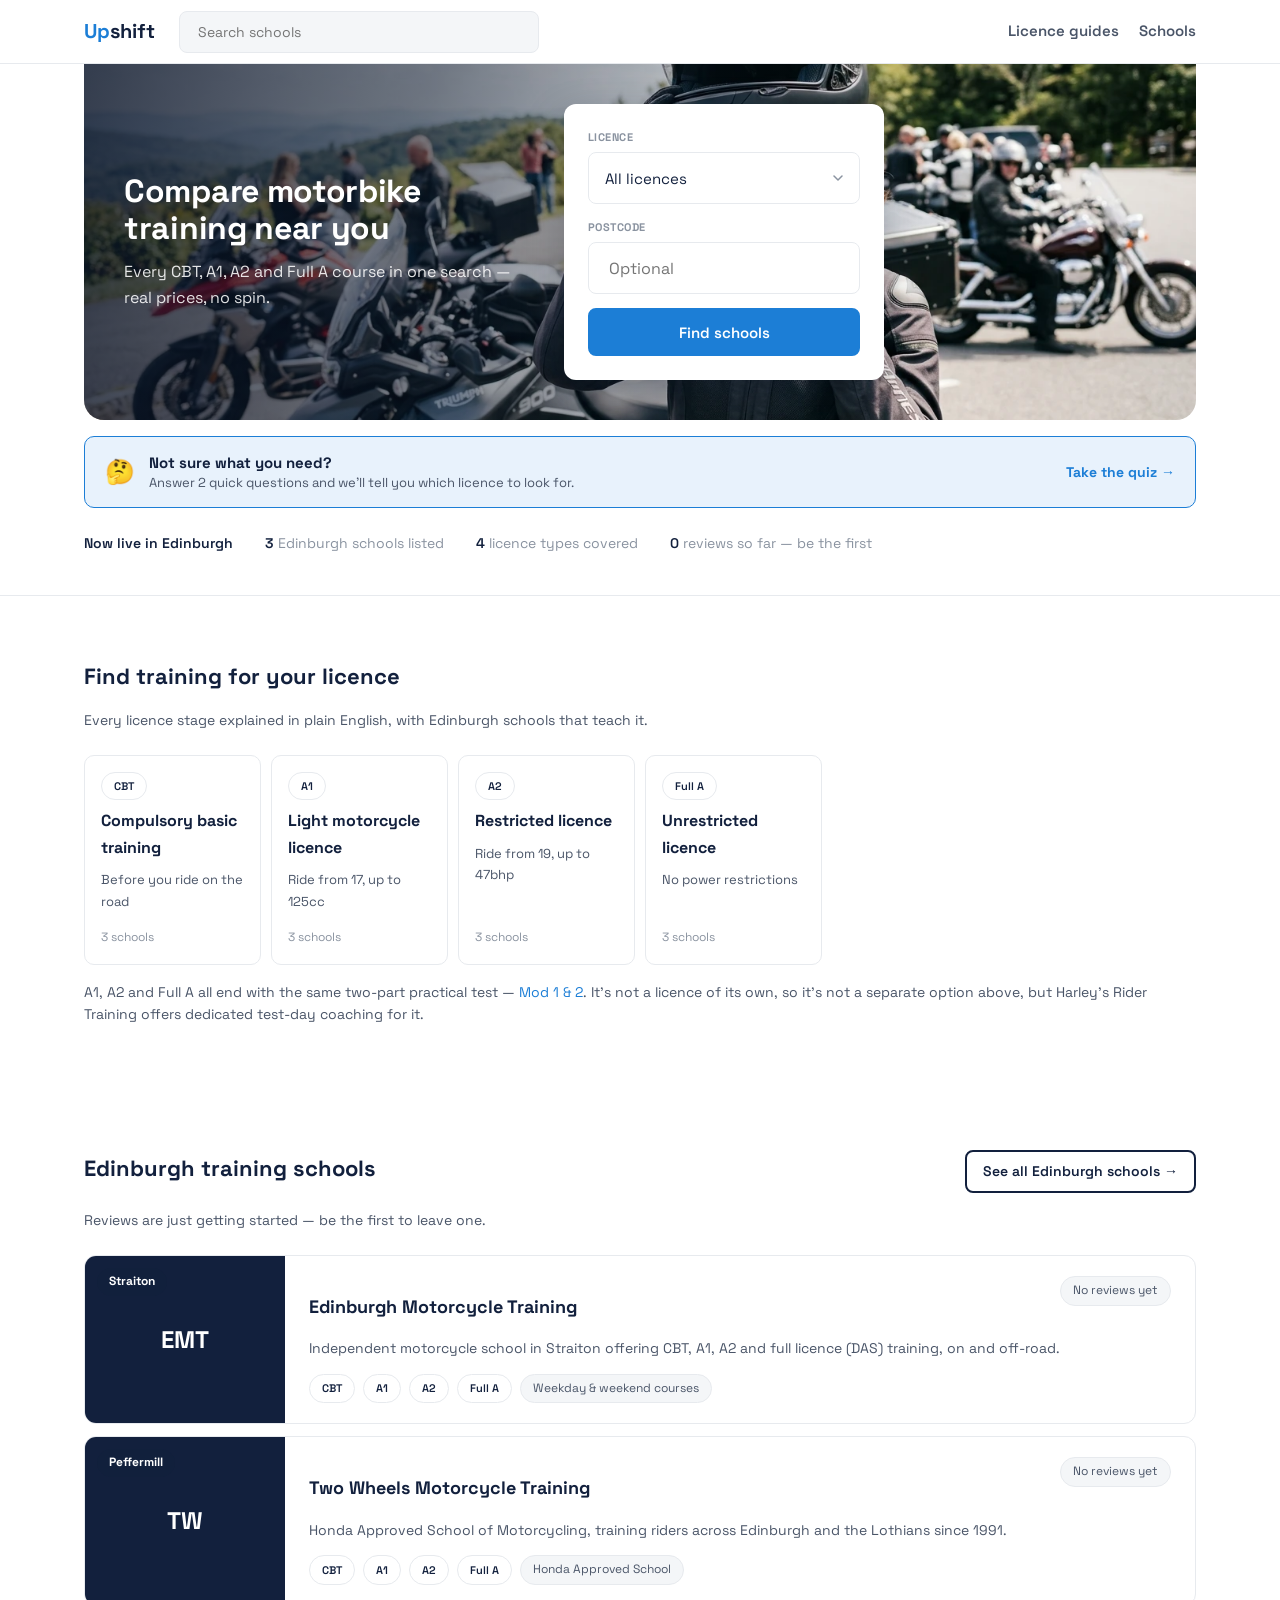
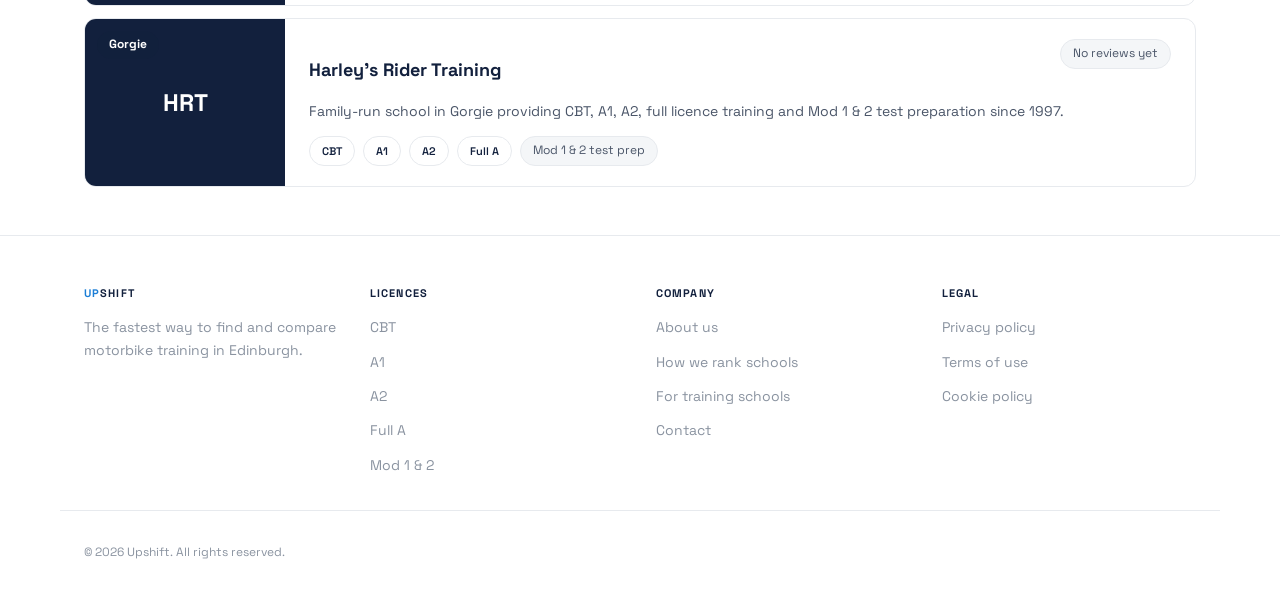
==== commit 8d1d3499: "Drop the hero's "Search by School" tab, keep it in the navbar Reasoned through this with the user: t" ====
--- a/index.html
+++ b/index.html
@@ -19,30 +19,6 @@
 <meta name="twitter:image" content="https://getonbikes.vercel.app/og-image.png">
 <link rel="stylesheet" href="css/style.css">
 <style>
-  .search-tabs { display: flex; gap: 4px; margin: -24px -24px 20px; border-bottom: 1px solid var(--border); }
-  .search-tab {
-    flex: 1;
-    padding: 12px 14px;
-    border: none;
-    background: transparent;
-    color: var(--text-3);
-    font-weight: 600;
-    font-size: 0.8125rem;
-    font-family: inherit;
-    text-align: center;
-    cursor: pointer;
-    border-radius: 0;
-  }
-  .search-tab--active {
-    background: var(--white);
-    color: var(--text);
-    font-weight: 700;
-    border: 1px solid var(--border);
-    border-bottom-color: var(--white);
-    margin-bottom: -1px;
-    border-radius: var(--radius-xl) var(--radius-xl) 0 0;
-  }
-  .search-panel[hidden] { display: none; }
   .search-row { display: flex; flex-direction: column; align-items: stretch; gap: 14px; }
   .search-row__licence select {
     width: 100%;
@@ -61,32 +37,6 @@
   .search-row__postcode { margin: 0; }
   .search-row__submit { width: 100%; height: 48px; }
   .field-error { color: var(--text-2); font-size: 0.8125rem; margin-top: 8px; }
-  .search-wrap { position: relative; }
-  .search-results {
-    position: absolute;
-    top: calc(100% + 8px);
-    left: 0;
-    right: 0;
-    background: var(--white);
-    border: 1px solid var(--border);
-    border-radius: var(--radius-lg);
-    box-shadow: var(--shadow-hover);
-    overflow: hidden;
-    z-index: 50;
-  }
-  .search-result {
-    display: flex;
-    align-items: center;
-    justify-content: space-between;
-    gap: 12px;
-    padding: 12px 18px;
-    border-bottom: 1px solid var(--border);
-  }
-  .search-result:last-child { border-bottom: none; }
-  .search-result:hover { background: var(--off); }
-  .search-result__name { margin: 0; font-weight: 700; font-size: 0.9375rem; color: var(--text); }
-  .search-result__meta { margin: 2px 0 0; font-size: 0.8125rem; color: var(--text-3); }
-  .search-empty { padding: 16px 18px; font-size: 0.875rem; color: var(--text-3); }
 
   .quiz-callout {
     display: flex;
@@ -173,52 +123,35 @@
         </div>
 
         <div class="hero-banner__search">
-          <div class="search-tabs" role="tablist">
-            <button type="button" class="search-tab search-tab--active" id="tab-licence" data-tab="licence" role="tab" aria-selected="true">Search by Licence</button>
-            <button type="button" class="search-tab" id="tab-school" data-tab="school" role="tab" aria-selected="false">Search by School</button>
-          </div>
-
-          <div class="search-panels">
-            <form class="search-panel" data-panel="licence" id="licence-form" autocomplete="off">
-              <div class="search-row">
-                <div class="search-field">
-                  <label class="search-field__label" for="licence-select">Licence</label>
-                  <div class="hero-search search-row__licence">
-                    <select id="licence-select">
-                      <option value="">All licences</option>
-                      <option value="cbt">CBT</option>
-                      <option value="a1">A1</option>
-                      <option value="a2">A2</option>
-                      <option value="full-a">Full A</option>
-                    </select>
-                  </div>
+          <form id="licence-form" autocomplete="off">
+            <div class="search-row">
+              <div class="search-field">
+                <label class="search-field__label" for="licence-select">Licence</label>
+                <div class="hero-search search-row__licence">
+                  <select id="licence-select">
+                    <option value="">All licences</option>
+                    <option value="cbt">CBT</option>
+                    <option value="a1">A1</option>
+                    <option value="a2">A2</option>
+                    <option value="full-a">Full A</option>
+                  </select>
                 </div>
-                <div class="search-field">
-                  <label class="search-field__label" for="postcode-input">Postcode</label>
-                  <div class="hero-search search-row__postcode">
-                    <input type="text" class="hero-search__input" id="postcode-input" placeholder="Optional">
-                  </div>
+              </div>
+              <div class="search-field">
+                <label class="search-field__label" for="postcode-input">Postcode</label>
+                <div class="hero-search search-row__postcode">
+                  <input type="text" class="hero-search__input" id="postcode-input" placeholder="Optional">
                 </div>
-                <button type="submit" class="btn btn--primary search-row__submit">Find schools</button>
               </div>
-              <p class="field-error" id="postcode-error" hidden></p>
-            </form>
-
-            <div class="search-panel search-wrap" data-panel="school" id="school-panel" hidden>
-              <div class="search-field">
-                <label class="search-field__label" for="school-search-input">School name</label>
-                <form class="hero-search" id="school-form" autocomplete="off">
-                  <input type="text" class="hero-search__input" id="school-search-input" placeholder="Search by school name">
-                </form>
-              </div>
-              <div class="search-results" id="search-results" hidden></div>
+              <button type="submit" class="btn btn--primary search-row__submit">Find schools</button>
             </div>
-          </div>
+            <p class="field-error" id="postcode-error" hidden></p>
+          </form>
         </div>
       </div>
     </div>
 
-    <div class="search-panel" data-panel="licence" id="quiz-wrap">
+    <div id="quiz-wrap">
       <button type="button" class="quiz-callout" id="quiz-toggle" aria-expanded="false" aria-controls="licence-quiz">
         <span class="quiz-callout__icon" aria-hidden="true">🤔</span>
         <span class="quiz-callout__text">
@@ -373,18 +306,10 @@
 (function () {
   var navInput = document.getElementById('nav-search-input');
 
-  var tabs = Array.prototype.slice.call(document.querySelectorAll('.search-tab'));
-  var panels = Array.prototype.slice.call(document.querySelectorAll('.search-panel'));
-
   var licenceForm = document.getElementById('licence-form');
   var licenceSelect = document.getElementById('licence-select');
   var postcodeInput = document.getElementById('postcode-input');
   var postcodeError = document.getElementById('postcode-error');
-
-  var schoolForm = document.getElementById('school-form');
-  var schoolInput = document.getElementById('school-search-input');
-  var searchResults = document.getElementById('search-results');
-  var searchWrap = document.querySelector('.search-wrap');
 
   var EDINBURGH_SCHOOLS = SCHOOLS.filter(function (s) { return s.city === 'edinburgh'; });
 
@@ -404,55 +329,9 @@
     if (el) el.textContent = count + (count === 1 ? ' school' : ' schools');
   });
 
-  function renderSchoolDropdown(query) {
-    var q = Schools.norm(query);
-    if (!q) {
-      searchResults.hidden = true;
-      searchResults.innerHTML = '';
-      return;
-    }
-
-    var matches = EDINBURGH_SCHOOLS.filter(function (school) {
-      return Schools.norm(school.name).indexOf(q) !== -1 || Schools.norm(school.area).indexOf(q) !== -1;
-    });
-
-    if (matches.length === 0) {
-      searchResults.innerHTML = '<div class="search-empty">No schools match "' + query + '".</div>';
-    } else {
-      searchResults.innerHTML = matches.map(function (school) {
-        var badges = school.licences.map(function (l) { return Schools.LICENCE_LABELS[l]; }).join(' · ');
-        var meta = school.area + ' · ' + badges;
-        var price = Schools.priceLabel(school);
-        if (price) meta = price + ' · ' + meta;
-        return '<a class="search-result" href="' + school.href + '">' +
-          '<div>' +
-            '<p class="search-result__name">' + school.name + '</p>' +
-            '<p class="search-result__meta">' + meta + '</p>' +
-          '</div>' +
-          '<span>→</span>' +
-        '</a>';
-      }).join('');
-    }
-    searchResults.hidden = false;
-  }
-
-  // -- Tabs --------------------------------------------------------------
-  tabs.forEach(function (tab) {
-    tab.addEventListener('click', function () {
-      tabs.forEach(function (t) {
-        t.classList.remove('search-tab--active');
-        t.setAttribute('aria-selected', 'false');
-      });
-      tab.classList.add('search-tab--active');
-      tab.setAttribute('aria-selected', 'true');
-      panels.forEach(function (p) { p.hidden = p.dataset.panel !== tab.dataset.tab; });
-      searchResults.hidden = true;
-    });
-  });
-
-  // -- "Search by Licence" panel: hands off to schools.html, which owns
-  // the actual filtering/results — the homepage only does the fast,
-  // synchronous postcode-format check before navigating. -------------------
+  // -- Hero search: hands off to schools.html, which owns the actual
+  // filtering/results — the homepage only does the fast, synchronous
+  // postcode-format check before navigating. -------------------------------
   licenceForm.addEventListener('submit', function (e) {
     e.preventDefault();
     postcodeError.hidden = true;
@@ -471,33 +350,11 @@
     });
   });
 
-  // -- "Search by School" panel: live dropdown for a quick jump straight
-  // to a profile; submitting without picking one hands off to
-  // schools.html for the full result set. ---------------------------------
-  schoolInput.addEventListener('input', function () {
-    renderSchoolDropdown(schoolInput.value);
-  });
-
-  schoolInput.addEventListener('focus', function () {
-    if (schoolInput.value.trim()) renderSchoolDropdown(schoolInput.value);
-  });
-
-  document.addEventListener('click', function (e) {
-    if (!searchWrap.contains(e.target)) {
-      searchResults.hidden = true;
-    }
-  });
-
-  schoolInput.addEventListener('keydown', function (e) {
-    if (e.key === 'Escape') searchResults.hidden = true;
-  });
-
-  schoolForm.addEventListener('submit', function (e) {
-    e.preventDefault();
-    location.href = 'schools.html?' + Schools.toQueryString({ city: 'edinburgh', q: schoolInput.value.trim() });
-  });
-
-  // Top-nav quick search: hand off to schools.html.
+  // Top-nav search: name/area lookup, lives here since the hero dropped
+  // its own "Search by School" tab (redundant with this, and with only
+  // 3 schools in the directory a name search barely earns its keep yet —
+  // worth revisiting once the directory covers more cities/schools).
+  // Hands off to schools.html.
   if (navInput) {
     navInput.addEventListener('keydown', function (e) {
       if (e.key === 'Enter') {
--- a/css/style.css
+++ b/css/style.css
@@ -804,26 +804,6 @@
   text-transform: uppercase;
 }
 
-/* Both tab panels are stacked in the same grid cell (rather than only
-   the active one being in flow) so the cell's height always reserves
-   space for the taller panel - switching tabs no longer resizes the
-   card (and the banner around it). align-items:start keeps each
-   panel at its own natural height instead of stretching to match. */
-.search-panels {
-  display: grid;
-  align-items: start;
-}
-
-.search-panels .search-panel {
-  grid-area: 1 / 1;
-}
-
-.search-panels .search-panel[hidden] {
-  display: block;
-  visibility: hidden;
-  pointer-events: none;
-}
-
 .hero-banner__search .hero-search {
   background: var(--white);
 }
